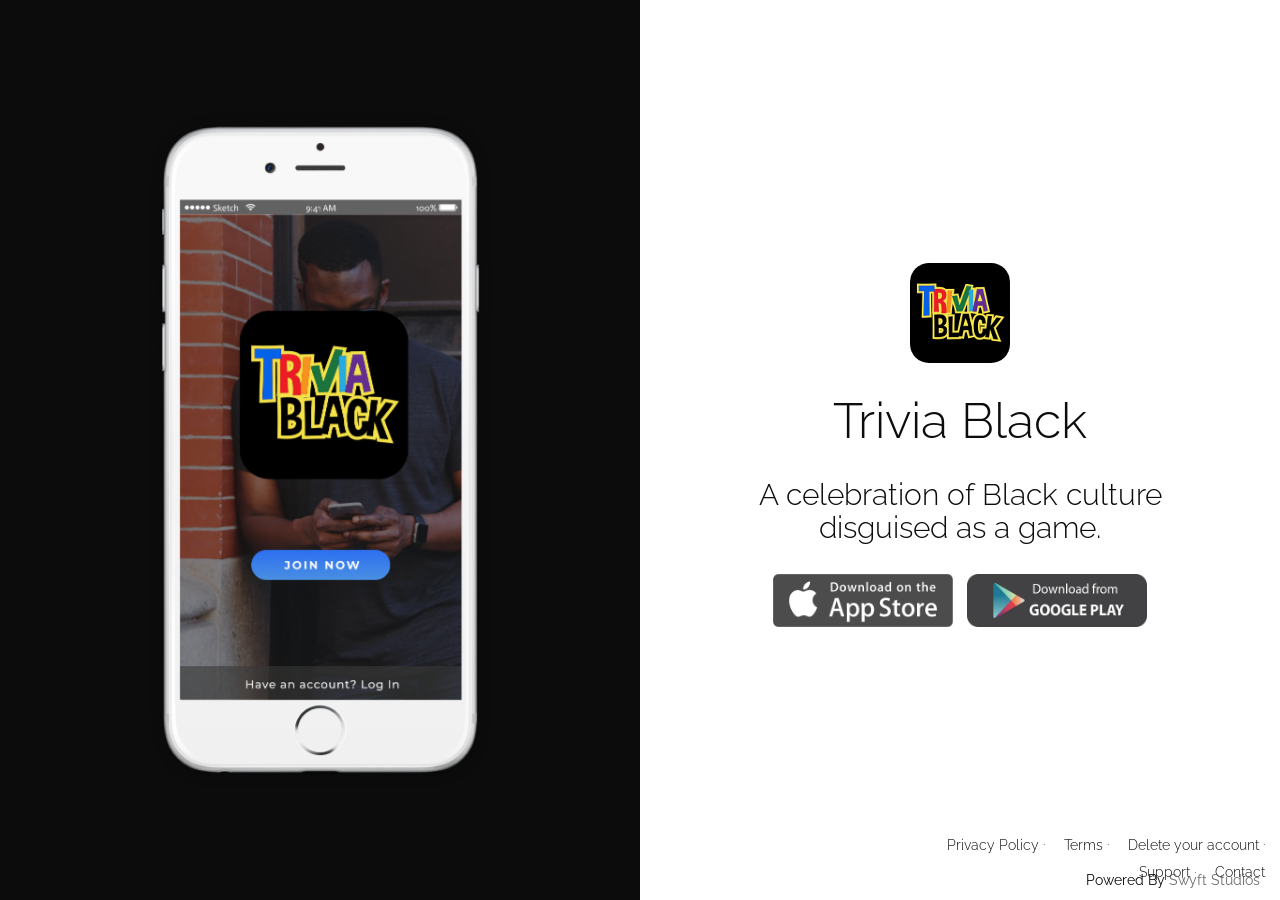
==== index.html @ 0097e7e3 "Support page: contact details and FAQ Adds support.html (same header, footer and legal.css as the po" ====
<html>

<head>
  <title>Trivia Black - A celebration of Black culture disguised as a game.</title>
  <link rel="stylesheet" href="css/bootstrap.css">
  <link rel="stylesheet" href="css/style.css?v=1">
  <meta charset="utf-8">
  <meta http-equiv="X-UA-Compatible" content="IE=edge">
  <meta name="viewport" content="width=device-width, initial-scale=1">
  <link href="img/mzl.clrnjwyb.png" rel="shortcut icon" type="image/x-icon">
  <meta name="description"
    content="Trivia Black is a celebration of Black culture - disguised as a game!     Come join in on one of the fastest growing online communities and have fun playing the world's #1 head-to-head trivia quiz game featuring Black history, figures, music and films!        Challenge friends, family and strangers to a match and see who can claim all 6 of the category pieces first!         When you spin the wheel you will be asked questions from these potential categories:     - Black History    - Music    - Film    - Geography    - Sports    - Black Girl Magic         If you win all 6 categories before your opponent, you win - it's that simple!        You already know you are smarter than your friends, so why not just prove it?!         Trivia Black is for all ages and is a great way to learn something. Your teachers would be proud!">
  <meta name="keywords" content="trivia, black history, black trivia, black">
  <!-- Facebook -->
  <meta property="og:site_name" content="Trivia Black">
  <meta property="og:title" content="Trivia Black is a celebration of Black culture - disguised as a game!">
  <meta property="og:description"
    content="Challenge friends, family and strangers to a match and see who can claim all 6 of the category pieces first!">
  <meta property="og:url" content="http://">
  <meta property="og:image" content="img/mzl.clrnjwyb.png">
  <meta property="og:type" content="website">
  <!-- Twitter -->
  <meta name="twitter:card" content="app">
  <meta name="twitter:title" content="Trivia Black is a celebration of Black culture - disguised as a game!">
  <meta name="twitter:description"
    content="Challenge friends, family and strangers to a match and see who can claim all 6 of the category pieces first!">
  <meta name="twitter:image:src" content="img/mzl.clrnjwyb.png">
  <meta name="twitter:domain" content="http://">
  <meta name="twitter:app:name:iphone" content="Trivia Black">
  <meta name="twitter:app:id:iphone" content="1476178356">
  <meta name="twitter:app:name:ipad" content="Trivia Black">
  <meta name="twitter:app:id:ipad" content="1476178356">
  <!-- Apple Smart App Banner -->
  <meta name="apple-itunes-app" content="app-id=1476178356">

  <link
    href="https://fonts.googleapis.com/css?family=Open+Sans:100,200,300italic,400italic,600italic,700italic,800italic,400,300,600,700,800|Lato:100,300,400,700,900,100italic,300italic,400italic,700italic,900italic|Raleway:400,100,200,300,500,600,700,800,900"
    rel="stylesheet" type="text/css">
  <style type="text/css">
    #public-landing-page.template-1 .hero,
    #public-landing-page.template-2 .hero,
    #public-landing-page.template-3 .hero,
    #public-landing-page.template-4 .hero,
    #public-landing-page.template-7 .hero,
    #public-landing-page.template-8 .hero .graphic,
    #public-landing-page.template-9 .bg-color,
    #public-landing-page .store-badge-white-text,
    #public-landing-page.template-1color .hero,
    #public-landing-page.template-2color .hero {
      background: #0C0C0C;
    }

    #public-landing-page.template-5 .hero h2,
    #public-landing-page.template-6 .hero h1,
    #public-landing-page.template-8 .hero,
    #public-landing-page.template-9 .hero h2,
    #public-landing-page .hero .btn,
    #public-landing-page .navbar .btn,
    #public-landing-page .navbar.invert-navbar a,
    #public-landing-page footer a,
    #public-landing-page .benefit-header {
      color: #0C0C0C;
    }

    #public-landing-page .btn.btn-primary.btn-primary-invert,
    #public-landing-page .navbar.invert-navbar .btn.btn-primary,
    #public-landing-page .navbar .navbar-collapse.in .btn.btn-primary,
    #public-landing-page .navbar .navbar-toggle .icon-bar,
    #public-landing-page .download-text {
      color: white;
      background-color: #0C0C0C;
    }

    #public-landing-page.template-1 .hero,
    #public-landing-page.template-2 .hero,
    #public-landing-page.template-4 .hero {
      overflow: hidden;
    }

    #public-landing-page .hero .blurred-cover {
      position: absolute;
      top: 0;
      left: 0;
      bottom: 0;
      right: 0;
      z-index: 1px;
      background-image: url('images/landing.jpg');
      background-repeat: no-repeat;
      background-position: center center;
      background-size: cover;
      -webkit-filter: blur(50px);
      -moz-filter: blur(50px);
      -o-filter: blur(50px);
      -ms-filter: blur(50px);
      filter: blur(50px);
      margin: -60% -40% -40%;
    }

    #public-landing-page .hero .blurred-cover .darken {
      position: absolute;
      top: 0;
      left: 0;
      bottom: 0;
      right: 0;
      z-index: 2px;
      background: rgba(0, 0, 0, .3);
    }

    @media screen and (max-width: 767px) {
      #public-landing-page.template-9 .hero h1 {
        background: #0C0C0C;
      }
    }
  </style>
</head>

<body>
  <div id="skit-controller">
    <div id="public-landing-page" class="
            template-8
            full-screen
            centered
            ">
      <section class="hero">
        <div class="container">
          <nav class="navbar navbar-default
                     invert-navbar
                     invert-buttons
                     ">
            <div class="container-fluid">
              <div class="navbar-header">
                <a class="navbar-brand visible-xs" href="index.html">
                  <img alt="Trivia Black" src="img/mzl.clrnjwyb.png" class="app-icon">
                </a>
              </div>
              <div class="collapse navbar-collapse" id="bs-example-navbar-collapse-1">
                <ul class="nav navbar-nav navbar-right">
                  <li class="visible-xs"><a href="index.html">Home Page</a></li>
                  <li class="visible-xs"><a href="https://apps.apple.com/us/app/trivia-black/id1476178356"
                      target="_blank">Download from App Store</a></li>
                  <li class="visible-xs"><a
                      href="https://play.google.com/store/apps/details?id=com.swyftstudios.trivia_black"
                      target="_blank">Download from Google Play</a></li>
                  <li class="visible-xs"><a href="support.html">Support</a></li>
                </ul>
              </div>
            </div>
          </nav>
          <div class="row text-center">
            <div class="graphic">
              <div>
                <div id="carousel" class="carousel slide carousel-fade" data-ride="carousel">
                  <div class="carousel-inner" role="listbox">
                    <div class="item">
                      <img src="img/iPhone6White1.png" class="screenshot" alt="Screenshot of Trivia Black">
                    </div>
                    <div class="item active left">
                      <img src="img/iPhone6White1.png" class="screenshot" alt="Screenshot of Trivia Black">
                    </div>
                    <div class="item next left">
                      <img src="img/iPhone6White1.png" class="screenshot" alt="Screenshot of Trivia Black">
                    </div>
                    <div class="item">
                      <img src="img/iPhone6White1.png" class="screenshot" alt="Screenshot of Trivia Black">
                    </div>
                    <div class="item">
                      <img src="img/iPhone6White1.png" class="screenshot" alt="Screenshot of Trivia Black">
                    </div>
                  </div>
                </div>
              </div>
            </div>
            <div>
              <div class="sqdiv">
                <img src="img/mzl.clrnjwyb.png" class="app-icon img-rounded">
                <h1>Trivia Black</h1>
                <h2>A celebration of Black culture disguised as a game.</h2>
                <a href="https://apps.apple.com/us/app/trivia-black/id1476178356" class="app-store-badge"
                  target="_blank">
                  <img src="images/app-store-black-on-color@2x-vUVAkYHUgzYCyeyfUGm8cda3C.png">
                </a>
                <a href="https://play.google.com/store/apps/details?id=com.swyftstudios.trivia_black"
                  class="google-batch" target="_blank"><img src="images/googleplay-btn.png"></a>
              </div>
              <div class="power-by">Powered By <a href="http://www.swyftstudios.com" target="_blank">Swyft Studios</a>
              </div>
            </div>
          </div>
        </div>
      </section>
      <footer>
        <div class="container">
          <div class="footer-nav col-xs-12 col-sm-8 pull-right text-right">
            <a href="privacy_policy.html">Privacy Policy</a> &middot;
            <a href="terms_and_conditions.html">Terms</a> &middot;
            <a href="account-deletion.html">Delete your account</a> &middot;
            <a href="support.html">Support</a> &middot;
            <a href="mailto:contact@triviablack.com">Contact</a>
          </div>
        </div>
      </footer>
    </div>
    <script async="" src="https://www.google-analytics.com/analytics.js"></script>
    <script src="js/jquery-1.10.2.min.js"></script>
    <script src="js/bootstrap.min.js"></script>
  </div>
  <script>
    window.skit = (function () {
      var objects = {};
      var modules = {};
      function define(resourcePath, deps, fn) {
        modules[resourcePath] = { deps: deps, fn: fn };
      }
      function load(resourcePath) {
        if (!(resourcePath in objects)) {
          if (resourcePath in modules) {
            var module = modules[resourcePath];
            var args = [];
            for (var i = 0; i < module.deps.length; i++) {
              args.push(load(module.deps[i]));
            }
            objects[resourcePath] = module.fn.apply(window, args);
          } else {
            objects[resourcePath] = null;
          }
        }
        return objects[resourcePath];
      }
      return {
        define: define,
        modules: modules,
        env: {
          "productionAPI": true,
          "appEngineHost": "https://launchkit-images.appspot.com/",
          "publicRoot": "public"
        },
        load: load
      };
    })();
  </script>
  <script src="js/skit.js"></script>
  <script src="js/websites-vnnOdYzmWkWxqmQ8f1fdmP7Zi.js"></script>
  <script>
    (function () {
      var netproxy = skit.load("skit.platform.netproxy:js");
      netproxy.__register__("lk", {
        "name": "lk",
        "csrfToken": "ad2HhD3720rQFvEUE8m+Sw=="
      });

      var ControllerKlass = skit.load("public.websites.__id__.WebsitePublic:js");
      var controller = new ControllerKlass({
        "__id__": "cJ9CtLode_c"
      });

      var controllerProperties = { "website": { "facebookLink": "", "domain": null, "disableLkBranding": false, "termsLink": "", "waitingListLabel": "", "appName": "Squad Up", "images": { "screenshots": { "iPhone": [{ "url": "https://lh3.googleusercontent.com/6Klew47hbLtrKRhKiMYSJEO3atS3nBOcUsej87N9nciQi2MG7bCdOsu17lG4a5EVhOur2JfQAZ5UbSmTD3EPhAkUSmrrzKM", "imageId": "PLjmxoaKMb8" }, { "url": "https://lh3.googleusercontent.com/4xwEE11oDDkPVz6B6yPLYgTEpIBFTBCKFj4NuhqdQJR5SfiJt5bZqJqMuUapc4UOyApW5VGNUtTSlmsJZbGXl9kMb8GiPQ", "imageId": "vjBO0bG178s" }, { "url": "https://lh3.googleusercontent.com/oqoIuzZGqUmV2Wu_toLMES9uDM4K75Y3NDSyghBknlw7X5ktfhpcrLEOlG8qRWcrp9JX7kxjwNMp-xMgwrYhImMw8Kgntg", "imageId": "mkH9VM8LX8s" }, { "url": "https://lh3.googleusercontent.com/9GaEOdQxLY4JoqP_3ZV_hdZGFDqQU_bEiLZs_Fq-GslDZwX-VIS0LLUWLt_d8x-l4yi4Q6yFf9gx_RrQeO3Lqa2g9dWv", "imageId": "eUfDRyIk0QI" }, { "url": "https://lh3.googleusercontent.com/4vpLhrIFRKKMbM-X4YkVIdT9I8xPrKHGxJ26KGE4f7RaYSgtGDeXD0irfrJ0cJLO9RNDPDEqY2rkDkfmg1QPTyXXoh8rog", "imageId": "Qd0X8luMIP0" }] }, "icon": { "url": "https://lh3.googleusercontent.com/f9G9G60w73f-lH99jaFxMoeMtHN7iG7BPk-YW4wDjimsSLTUfoT1ykf_6wsMAD8PdpWhHo8SWWiPy2EP9bABSTKAQ5Sm", "id": "ECMPSLbVMMg" } }, "blogLink": "", "supportLink": "", "longDescription": "Squad Up is the most lit version of charades ever! Gather up your friends and have them give you hints as you try and guess the word that?s on your head before the timer runs out. Your game night will never be the same again!\n\nDecks Include:\n-\tHip Hop\n-\tR\u0026B\n-      Black Girl Magic\n-      TV Shows\n-       And more! \n\nYou playing or nah?", "font": "", "playStoreId": "", "isPro": null, "waitingListLink": "", "primaryColor": "#0C0C0C", "keywords": "", "googleAnalyticsId": "", "itunesProviderToken": "", "shortDescription": "Squad Up is the most lit version of charades ever! Gather up your friends and have them give you hints as you try and guess the word that?s on your head before the timer runs out. ...", "id": "cJ9CtLode_c", "loginLink": "", "privacyLink": "", "itunesCampaignToken": "", "author": "Rico Brown", "tagline": "A More Lit Version of Charades", "frameScreenshots": "white", "customCss": null, "itunesId": "1111849694", "pressLink": "", "instagramLink": "", "customLinkLabel": "", "twitterLink": "", "template": "8", "mixpanelBadge": false, "customLink": "", "homeUrl": "index.html" } };
      for (var k in controllerProperties) {
        controller[k] = controllerProperties[k];
      }

      window.skit.controller = controller;
      controller.recursiveLoad();
      controller.recursiveReady();
    })();
  </script>
  <script>
    (function (i, s, o, g, r, a, m) {
      i['GoogleAnalyticsObject'] = r; i[r] = i[r] || function () {
        (i[r].q = i[r].q || []).push(arguments)
      }, i[r].l = 1 * new Date(); a = s.createElement(o),
        m = s.getElementsByTagName(o)[0]; a.async = 1; a.src = g; m.parentNode.insertBefore(a, m)
    })(window, document, 'script', 'https://www.google-analytics.com/analytics.js', 'ga');

    ga('create', 'UA-141179605-1', 'auto');
    ga('send', 'pageview');

  </script>
  <script>
    (function () {


      var iOS = !!navigator.platform && /iPad|iPhone|iPod/.test(navigator.platform);
      var isAndroid = /(android)/i.test(navigator.userAgent);

      if (iOS) {
        //alert("iOS Device!");
        setTimeout(function () {
          window.location.replace("https://apps.apple.com/us/app/trivia-black/id1476178356");
          //    if (confirm('Download from App Store?')) {

          //    }
          //    else {

          //    }
        }
          , 3000);
      }
      else if (isAndroid) {
        setTimeout(function () {
          window.location.replace("https://play.google.com/store/apps/details?id=com.swyftstudios.trivia_black");
          //    if (confirm('Download from App Store?')) {

          //    }
          //    else {

          //    }
        }
          , 3000);
      }
    })();
  </script>
</body>

</html>
---- css/style.css ----
#public-landing-page {
  font-family: 'Raleway', sans-serif;
  background: #fff;
  position: relative;
  padding-bottom: 90px;
}

#public-landing-page.full-screen {
  position: static;
  padding-bottom: 0;
}


#public-landing-page .row>div>a>img,
#public-landing-page .row>div>img {
  max-width: 100%;
}
#public-landing-page img.img-rounded {
  border-radius: 19%;
}
#public-landing-page  {
  padding: 0 0 87px 0;
  overflow: hidden;
}
#public-landing-page section {
  border-bottom: 1px solid #efefef;
}
#public-landing-page.full-screen section {
  border-bottom: none;
}


#public-landing-page section .section-header {
  text-align: center;
  font-weight: 300;
  font-size: 2em;
  margin-bottom: 30px;
}

/* FOOTER */

#public-landing-page footer {
  background: #333;
  background: rgba(0,0,0,.7);
  background: #fff;
  color: #333;
  position: absolute;
  z-index: 1000;
  bottom: 0;
  left: 0;
  right: 0;
}
#public-landing-page.full-screen footer {
  position: fixed;
}
  #public-landing-page footer .container {
    padding: 30px 0;
    color: inherit;
    font-size: 14px !important;
    font-weight: 300;
    line-height: 26px;
    vertical-align: middle;
  }
  #public-landing-page.full-screen footer .container {
    padding: 15px 0;
  }
  #public-landing-page footer a {
    color: inherit;
    vertical-align: middle;
    margin-left: 15px;
  }
  #public-landing-page footer .launchkit-promo {
    opacity: .9;
    font-weight: 500;
  }
  #public-landing-page footer .launchkit-promo:hover {
    opacity: 1;
  }
  #public-landing-page footer .launchkit-promo a {
    margin-left: 0px;
  }
  #public-landing-page footer .launchkit-promo img {
    height: 17px;
  }
@media screen and (max-width: 767px) {
  #public-landing-page footer,
  #public-landing-page.full-screen footer {
    position: static;
  }
  #public-landing-page footer,
  #public-landing-page footer .launchkit-promo {
    text-align: center !important;
  }
}

#public-landing-page .team {
  text-align: center;
}
  #public-landing-page .team img {
    max-width: 150px !important;
    margin: 0 auto 20px;
    border: 1px #efefef solid;
  }
  #public-landing-page .team .team-member-name {
    font-size: 1.1em;
  }
  #public-landing-page .team .team-member-position {
    font-size: .9em;
    color: #666;
    font-weight: 200;
    text-transform: uppercase;
  }
  #public-landing-page .team .team-member-bio {
    margin-top: 5px;
    text-align: left;
    font-size: .8em;
  }
  #public-landing-page .team .team-member-links {
    font-size: 1.3em;
  }


#public-landing-page .app-icon {
  border-radius: 19%;
}
#public-landing-page .app-logo {
  max-height: 80px;
}

#public-landing-page .hero {
  color: white;
  background: #666;
}
#public-landing-page.full-screen .hero {
  padding: 0 0 87px 0;
  position: absolute;
  top: 0;
  left: 0;
  bottom: 0;
  right: 0;
}
#public-landing-page.full-screen.centered .hero {
  background-size: cover;
  display: -webkit-flex;
  display: flex;
  -webkit-flex-direction: row;
  flex-direction: row;
  -webkit-align-items: center;
  align-items: center;
  -webkit-justify-content: center;
  justify-content: center;
}
#public-landing-page.full-screen.centered .hero .container {
  max-width: 850px;
}
#public-landing-page.full-screen.centered .hero .container .row {
  display: -webkit-flex;
  display: flex;
  -webkit-flex-direction: row;
  flex-direction: row;
  -webkit-align-items: center;
  align-items: center;
  -webkit-justify-content: center;
  justify-content: center;
}

@media screen and (max-width: 760px) {
  #public-landing-page.full-screen {
    position: relative;
  }
  #public-landing-page.full-screen .hero {
    padding: 50px 0 87px 0;
    position: relative;
    display: block;
    flex-direction: none;
  }
}

#public-landing-page .hero h1 img {
  max-width: 100%;
}


@media screen and (max-width: 767px) {
  #public-landing-page .hero .container { width: 95% !important; padding-top: 40px; }
  #public-landing-page .hero section { padding: 30px 0 !important; }
  #public-landing-page .hero { text-align: center !important; }
  #public-landing-page .hero .container { display: block !important; }
  #public-landing-page .hero .container .row { display: block !important; }
  #public-landing-page .hero img.screenshot { max-height: 300px !important; }
  #public-landing-page .hero h1 { padding-top: 0 !important; font-size: 40px !important; }
  #public-landing-page .hero h2 { margin-top: 0 !important; font-size: 20px !important; }
  #public-landing-page .hero p { font-size: 14px !important; }
  #public-landing-page .hero img.app-icon { max-height: 150px !important; }
}



/* Badges */
#public-landing-page .hero .app-store-badge img,
#public-landing-page .hero .google-play-badge img,
#public-landing-page .hero .store-badge-white-text {
  max-width: 180px;
  margin-bottom: 10px;
}
#public-landing-page .hero .app-store-badge .store-badge-white-text img,
#public-landing-page .hero .google-play-badge .store-badge-white-text img {
  max-height: 59px;
  max-width: 100%;
  margin-bottom: 0;
}
#public-landing-page a.app-store-badge {
  margin-right: 10px;
}
#public-landing-page .store-badge-white-text {
  background: #333;
  display: inline-block;
  border-radius: 5px;
  height: auto;
}
#public-landing-page .store-badge-white-text img {
  height: auto;
}



@media screen and (max-width: 767px) {
  #public-landing-page .hero h1 img {
    height: auto;
    max-width: 80%;
  }
  #public-landing-page .hero .store-badge-white-text {
    max-width: none;
  }

}

/* Carousel */

#public-landing-page .carousel {

}
  #public-landing-page .carousel .item img {
    margin: 0 auto;
    max-height: 700px;
  }
  #public-landing-page .carousel-indicators {
    bottom: -25px;
  }
  #public-landing-page .carousel-indicators li {
    border: none;
    background: rgba(0,0,0,.5);
  }
  #public-landing-page .carousel-indicators li.active {
    border: none;
    background: rgba(0,0,0,.7);
    width: 10px;
    height: 10px;
    margin: 1px;
  }

  /*
    Bootstrap Carousel Fade Transition (for Bootstrap 3.3.x)
    CSS from:       http://codepen.io/transportedman/pen/NPWRGq
  */
  .carousel-fade .carousel-inner .item {
    opacity: 0;
    transition-property: opacity;
  }
  .carousel-fade .carousel-inner .active {
    opacity: 1;
  }
  .carousel-fade .carousel-inner .active.left,
  .carousel-fade .carousel-inner .active.right {
    left: 0;
    opacity: 0;
    z-index: 1;
  }
  .carousel-fade .carousel-inner .next.left,
  .carousel-fade .carousel-inner .prev.right {
    opacity: 1;
  }
  .carousel-fade .carousel-control {
    z-index: 2;
  }
  @media all and (transform-3d), (-webkit-transform-3d) {
      .carousel-fade .carousel-inner > .item.next,
      .carousel-fade .carousel-inner > .item.active.right {
        opacity: 0;
        -webkit-transform: translate3d(0, 0, 0);
                transform: translate3d(0, 0, 0);
      }
      .carousel-fade .carousel-inner > .item.prev,
      .carousel-fade .carousel-inner > .item.active.left {
        opacity: 0;
        -webkit-transform: translate3d(0, 0, 0);
                transform: translate3d(0, 0, 0);
      }
      .carousel-fade .carousel-inner > .item.next.left,
      .carousel-fade .carousel-inner > .item.prev.right,
      .carousel-fade .carousel-inner > .item.active {
        opacity: 1;
        -webkit-transform: translate3d(0, 0, 0);
                transform: translate3d(0, 0, 0);
      }
  }

#public-landing-page hr {
  position: absolute;
  left: 0;
  width: 100%;
  color: white;
  opacity: .4;
  margin: 0;
}

/* buttons */
#public-landing-page .btn {
  font-family: inherit;
  font-size: 18px;
  transition: all 0.15s ease-in-out;
  font-weight: 500;
  padding: 10px 25px;
  border: none;
}
#public-landing-page .hero .btn {
  background: white;
  color: #333;
}
#public-landing-page .btn:hover {
  box-shadow: 0 0 10px rgba(0,0,0,.4);
}

/* Nav Bar */
#public-landing-page .navbar {
  position: absolute;
  top: 0px;
  left: 0px;
  right: 0px;
  z-index: 100;
  background: none;
  border: none;
  text-align: left;
  margin-bottom: 0;
}
#public-landing-page .navbar a {
  font-size: 14px;
  color: white;
  transition: all 0.2s ease-in-out;
}
#public-landing-page .navbar .navbar-brand img {
  max-width: 20px !important;
  max-height: 20px !important;
}
#public-landing-page .navbar .btn {
  font-size: 14px;
  padding: 5px 15px;
  margin: 10px 0;
}
#public-landing-page .navbar .btn.btn-primary {
  margin-left: 15px;
  font-weight: bold;
  background: white;
}
#public-landing-page .navbar .btn.btn-primary:hover {
  color: ;
}

#public-landing-page .navbar .navbar-toggle {
  background: white;
  border: none;
}
#public-landing-page .navbar .navbar-toggle .icon-bar {
  background-color: black;
}

@media screen and (max-width: 767px) {
  #public-landing-page .hero {
    padding-top: 50px !important;
  }
  #public-landing-page .navbar {
    background-color: white;
  }
  #public-landing-page .navbar .navbar-collapse {
    box-shadow: 0 2px 2px #ccc;
  }
  #public-landing-page .navbar .navbar-collapse a {
    color: #333;
    padding: 15px;
    border-bottom: 1px solid #efefef;
    font-weight: bold;
  }
  #public-landing-page .navbar .navbar-collapse a:hover {
    color: #333;
    background-color: #efefef;
  }
  #public-landing-page .navbar .btn.btn-primary {
    margin: 15px;
  }
  #public-landing-page .navbar .navbar-nav {
    margin-top: 0;
    margin-bottom: 0;
  }
}



/* Description */
#public-landing-page .description {
  padding: 100px 0;
}
#public-landing-page .description .container {
  max-width: 960px;
}
#public-landing-page .description-text {
  color: #666;
  font-size: 1.2em;
  font-weight: 300;
  padding-top: 30px;
}
#public-landing-page .description .btn {
  margin-top: 20px;
  margin-bottom: 10px;
}
#public-landing-page .description .store-badge-white-text {
  margin-top: 20px;
  max-width: 180px;
  margin-bottom: 10px;
}
#public-landing-page .description .app-store-badge .store-badge-white-text img,
#public-landing-page .description .google-play-badge .store-badge-white-text img {
  max-width: 100%;
}
@media screen and (max-width: 767px) {
  #public-landing-page .description {
    padding: 25px 0;
  }
  #public-landing-page .description-text {
    font-size: 1em;
  }
  #public-landing-page .description .store-badge-white-text {
    max-width: 136px;
  }
}



/* Gallery */
#public-landing-page .gallery {
  padding: 100px 0;
}
#public-landing-page .gallery .container {
  max-width: 960px;
}
.gallery-screenshots {
  display: table;
  table-layout: fixed;
  width: 100%;
}
#public-landing-page .gallery-scroll {
  margin: 0 auto;
}
#public-landing-page .gallery-scroll-screenshot {
  display: table-cell;
  text-align: center;
}
#public-landing-page .gallery-scroll-screenshot img {
  padding: 0 10px;
  max-width: 100%;
  max-height: 500px;
}
@media screen and (max-width: 767px) {
  #public-landing-page .gallery {
    display: none;
  }
}

/* Download Section */
#public-landing-page .download-icon img.app-icon {
  display: block;
  margin: 0 auto 20px;
  width: 150px;
  border: 1px solid #efefef;
}

#public-landing-page .download-text {
  border-bottom: none;
}
#public-landing-page .download-text h2 {
  font-size: 40px;
  font-weight: 100;
  margin-bottom: 30px;
  padding-top: 0;
}



/* Benefits */
#public-landing-page .benefit {
  font-weight: 300;
}
#public-landing-page .benefit .row {
  display: -webkit-flex;
  display: flex;
  -webkit-flex-direction: row;
  flex-direction: row;
  -webkit-align-items: center;
  align-items: center;
  -webkit-justify-content: center;
  justify-content: center;
}
#public-landing-page .benefit-image {
  text-align: center;
}
#public-landing-page .benefit-image img {
  max-height: 520px;
}
#public-landing-page .benefit-header {
  font-size: 40px;
}
#public-landing-page .benefit-body {
  color: #666;
  font-size: 20px;
}
@media screen and (max-width: 760px) {
  #public-landing-page .benefit .row { display: block;}
}





/************ TEMPLATES ************/


/* Style 1 */


#public-landing-page.template-1 .hero,
#public-landing-page.template-1color .hero {
  padding: 0 0 100px 0;
}
  #public-landing-page.template-1 .hero .container,
  #public-landing-page.template-1color .hero .container {
    max-width: 850px;
  }
  #public-landing-page.template-1 .hero img.screenshot,
  #public-landing-page.template-1color .hero img.screenshot {
    max-height: 600px;
  }
  #public-landing-page.template-1 .hero h1,
  #public-landing-page.template-1color .hero h1 {
    margin-top: 0;
    font-size: 60px;
    font-weight: 300;
  }
  #public-landing-page.template-1 .hero h2,
  #public-landing-page.template-1color .hero h2 {
    font-size: 30px;
    font-weight: 300;
    margin: 0 0 20px 0;
  }
  #public-landing-page.template-1 .hero p,
  #public-landing-page.template-1color .hero p {
    margin: 30px 0;
    font-size: 22px;
    font-weight: 300;
  }



/* Style 2 */

#public-landing-page.template-2 .hero,
#public-landing-page.template-2color .hero {
  min-height: 400px;
  background-size: cover;
  padding: 80px 0;
  position: relative;
}
  #public-landing-page.template-2 .hero .container,
  #public-landing-page.template-2color .hero .container {
    max-width: 750px;
  }
  #public-landing-page.template-2 .hero img.app-logo,
  #public-landing-page.template-2color .hero img.app-logo {
    max-height: 80px;
  }
  #public-landing-page.template-2 .hero h1,
  #public-landing-page.template-2color .hero h1 {
    padding: 0;
    margin-top: 10px;
    font-size: 60px;
    font-weight: 300;
  }
  #public-landing-page.template-2 .hero h2,
  #public-landing-page.template-2color .hero h2 {
    font-size: 30px;
    font-weight: 300;
    margin: 0 0 20px 0;
  }
  #public-landing-page.template-2 .description .container,
  #public-landing-page.template-2color .description .container {
    max-width: 750px;
  }
  #public-landing-page.template-2 .description .container .carousel img ,
  #public-landing-page.template-2color .description .container .carousel img {
    height: 540px;
  }



/* Style 3 */

#public-landing-page.template-3 .hero {
  color: white;
  position: relative;
  padding-top: 40px;
}
  #public-landing-page.template-3 .hero .bottom-shadow {
    box-shadow: inset 0 0 10px rgba(0,0,0,.7);
    margin: -20px -20px 0 -20px;
    position: absolute;
    top: 0;
    bottom: 0;
    left: 0;
    right: 0;
    z-index: 10;
  }
  #public-landing-page.template-3 .hero .container {
    font-family: 'Raleway', sans-serif;
    width: 750px;
    font-weight: 300;
    font-size: 20px;
  }
  #public-landing-page.template-3 .hero img.app-icon {
    margin-top: 70px;
    height: 100px;
  }
  #public-landing-page.template-3 .hero h1 {
    font-size: 40px;
    font-weight: 300;
  }
  #public-landing-page.template-3 .hero h2 {
    font-size: 30px;
    font-weight: 100;
    margin-bottom: 30px;
  }
  #public-landing-page.template-3 .hero .hero-text-container {
    position: relative;
    z-index: 20;
  }
  #public-landing-page.template-3 .hero .hero-graphic-container {
    overflow: hidden;
    margin-top: 30px;
  }
  #public-landing-page.template-3 .hero .hero-graphic-container img {
    margin-bottom: -170px;
  }
  #public-landing-page.template-3 .hero .app-store-badge img,
  #public-landing-page.template-3 .hero .google-play-badge img {
    max-width: 160px;
  }

  @media screen and (max-width: 760px) {
    #public-landing-page.template-3 .hero h1 { margin-top: 20px; padding: 0; font-size: 40px; }
    #public-landing-page.template-3 .hero h2 { font-size: 20px; margin: 0; }
    #public-landing-page.template-3 .hero img { max-width: 70%; margin-top: 20px;}
    #public-landing-page.template-3 .hero .btn { margin-top: 20px;}
    #public-landing-page.template-3 .hero hr { display: none; }
    #public-landing-page.template-3 .hero img.app-icon { margin-top: 0; }
    #public-landing-page.template-3 .hero .hero-graphic-container img { margin-bottom: -40px; }
  }


/* Style 4 */
  #public-landing-page.template-4 .hero .container .row {
    text-align: center;
    padding: 50px 0;
  }
  #public-landing-page.template-4 .hero .app-icon {
    height: 150px;
    margin-bottom: 20px;
  }
  #public-landing-page.template-4 .hero .app-logo {
    height: 100px;
    max-height: auto;
  }
  #public-landing-page.template-4 .hero h1 {
    margin-top: 0;
    font-size: 90px;
    font-weight: 100;
  }
  #public-landing-page.template-4 .hero h2 {
    font-size: 30px;
    font-weight: 300;
    margin-bottom: 50px;
  }




/* Style 5 */


#public-landing-page.template-5 .hero {
  background: #efefef;
  color: #333;
  font-family: 'Lato', sans-serif;
  background: #ffffff; /* Old browsers */
  background: -moz-linear-gradient(top,  #ffffff 25%, #eeeeee 100%); /* FF3.6+ */
  background: -webkit-gradient(linear, left top, left bottom, color-stop(25%,#ffffff), color-stop(100%,#eeeeee)); /* Chrome,Safari4+ */
  background: -webkit-linear-gradient(top,  #ffffff 25%,#eeeeee 100%); /* Chrome10+,Safari5.1+ */
  background: -o-linear-gradient(top,  #ffffff 25%,#eeeeee 100%); /* Opera 11.10+ */
  background: -ms-linear-gradient(top,  #ffffff 25%,#eeeeee 100%); /* IE10+ */
  background: linear-gradient(to bottom,  #ffffff 25%,#eeeeee 100%); /* W3C */
  -ms-filter: "progid:DXImageTransform.Microsoft.gradient( startColorstr='#ffffff', endColorstr='#eeeeee',GradientType=0 )"; /* IE6-9 */
}
  #public-landing-page.template-5 .hero .container {
    max-width: 1000px;
  }
  #public-landing-page.template-5 .hero .container .row.headernav > div {
    padding-top: 50px;
    margin-bottom: 50px;
    display: -webkit-flex;
    display: flex;
    -webkit-flex-direction: row;
    flex-direction: row;
    -webkit-align-items: center;
    align-items: center;
    -webkit-justify-content: left;
    justify-content: left;
  }
  #public-landing-page.template-5 .hero .container .row.headernav > div h1 {
    display: inline-block;
    margin-top: 0;
    font-size: 40px;
    font-weight: 300;
  }
  #public-landing-page.template-5 .hero img.app-icon {
    height: 100px;
    margin-right: 20px;
    border: 1px solid #efefef;
  }
  #public-landing-page.template-5 .hero img.screenshot {
    max-height: 700px;
  }
  #public-landing-page.template-5 .hero h2 {
    font-size: 50px;
    font-weight: 600;
    margin: 100px 0 20px 0;
  }
  #public-landing-page.template-5 .hero p {
    margin: 50px 0;
    font-size: 22px;
    font-weight: 300;
  }


@media screen and (max-width: 767px) {
  #public-landing-page.template-5 .hero .container .row.headernav > div { display: block; }
  #public-landing-page.template-5 .hero img.app-icon { margin-right: 0; }
  #public-landing-page.template-5 .hero h1 { display: block; margin-top: 10px; }
  #public-landing-page.template-5 .hero img.screenshot { display: none; }
  #public-landing-page.template-5 .hero h2 { margin-top: 0; font-size: 30px; }
}






/* Style 6 */

#public-landing-page.template-6 .hero {
  min-height: 400px;
  background: white;
  padding: 100px 0;
  position: relative;
  text-align: center;
  color: #333;
}
  #public-landing-page.template-6 .hero .container {
    max-width: 750px;
  }
  #public-landing-page.template-6 .hero img.app-icon {
    max-height: 100px;
    border: 1px solid #efefef;
  }
  #public-landing-page.template-6 .hero h1 {
    padding: 0;
    margin: 20px 0;
    font-size: 60px;
    font-weight: 500;
  }
  #public-landing-page.template-6 .hero h2 {
    font-size: 30px;
    font-weight: 300;
    margin: 0 0 40px 0;
  }





/* Style 7 */


#public-landing-page.template-7 .hero {
  background: #333;
  font-family: 'Lato', sans-serif;
  position: relative;
}
  #public-landing-page.template-7 .hero .bottom-shadow {
    box-shadow: inset 0 0 10px rgba(0,0,0,.7);
    margin: -20px -20px 0 -20px;
    position: absolute;
    top: 0;
    bottom: 0;
    left: 0;
    right: 0;
    z-index: 10;
  }
  #public-landing-page.template-7 .hero .container {
    max-width: 1000px;
  }
  #public-landing-page.template-7 .hero .container .row.headernav > div {
    padding-top: 50px;
    padding-bottom: 50px;
  }
  #public-landing-page.template-7 .hero .container .row.headernav > div h1 {
    display: inline-block;
    margin-top: 0;
    font-size: 40px;
    font-weight: 500;
  }
  #public-landing-page.template-7 .hero .hero-main-content {
    position: relative;
    min-height: 550px;
  }
  #public-landing-page.template-7 .hero .hero-text-container {
    position: relative;
    z-index: 20;
    padding-bottom: 50px;
  }
  #public-landing-page.template-7 .hero .hero-graphic-container {
    position: absolute;
    bottom: 0;
    right: 0;
    overflow: hidden;
  }
  #public-landing-page.template-7 .hero .hero-graphic-container img {
    max-height: 600px;
    margin: 50px 0 -100px;
  }
  #public-landing-page.template-7 .hero h2 {
    font-size: 50px;
    font-weight: 300;
    margin: 100px 0 20px 0;
  }
  #public-landing-page.template-7 .hero p {
    margin: 50px 0;
    font-size: 22px;
    font-weight: 300;
    opacity: .8;
  }

@media screen and (max-width: 767px) {
  #public-landing-page.template-7 .hero .container .row.headernav > div { padding-top: 20px; padding-bottom: 0px;}
  #public-landing-page.template-7 .hero hr { display: none;}
  #public-landing-page.template-7 .hero .hero-main-content { min-height: inherit; }
  #public-landing-page.template-7 .hero .hero-graphic-container { display: none; }
}


/* Style 8 */


#public-landing-page.template-8 {
  display: flex;
  flex-direction: row
}
  #public-landing-page.template-8 .hero {
    background: white;
    padding: 0;
  }
  #public-landing-page.template-8 .hero .container {
    width: 100%;
    max-width: none !important;
  }
  #public-landing-page.template-8 .hero .container .row {
    min-height: 100vh;

    display: -webkit-flex;
    display: flex;
    -webkit-flex-direction: row;
    flex-direction: row;
    -webkit-align-items: center;
    align-items: center;
    -webkit-justify-content: center;
    justify-content: center;
  }
  #public-landing-page.template-8 .hero .container .row > div {
    flex: 1 100%;
    min-height: 100vh;

    display: -webkit-flex;
    display: flex;
    -webkit-flex-direction: row;
    flex-direction: row;
    -webkit-align-items: center;
    align-items: center;
    -webkit-justify-content: center;
    justify-content: center;
  }
  #public-landing-page.template-8 .hero .container .row > div > div {
    max-width: 520px;
    padding: 0 10px;
  }
  #public-landing-page.template-8 .hero img.screenshot {
    max-height: 75vh;
    max-width: 100%;
  }
  #public-landing-page.template-8 .hero img.app-icon {
    max-height: 150px;
  }
  #public-landing-page.template-8 .hero h1 {
    margin-top: 30px;
    font-size: 50px;
    font-weight: 300;
  }
  #public-landing-page.template-8 .hero h2 {
    font-size: 30px;
    font-weight: 300;
    margin: 30px 0;
  }
  #public-landing-page.template-8 footer {
    width: 50%;
    left: inherit;
  }
  #public-landing-page.template-8 footer .container {
    width: 100%;
  }

  @media screen and (max-width: 767px) {
    #public-landing-page.template-8 {
      -webkit-flex-direction: column;
      flex-direction: column;
    }
    #public-landing-page.template-8 .hero .container {
      width: 100% !important;
      padding-top: 0;
    }
    #public-landing-page.template-8 .hero .container .row > div {
      min-height: initial;
      padding: 50px 0;
    }
    #public-landing-page.template-8 footer {
      width: 100%;
    }
  }


/* Style 9 */


#public-landing-page.template-9 {
  display: flex;
  flex-direction: column;
}
  #public-landing-page.template-9 .hero {
    background: white;
    padding: 0;
  }
  #public-landing-page.template-9 .hero .container {
    width: 100%;
    max-width: none !important;
  }
  #public-landing-page.template-9 .hero .container .row {
    height: 50vh;

    display: -webkit-flex;
    display: flex;
    -webkit-flex-direction: row;
    flex-direction: row;
    -webkit-align-items: inherit !important;
    align-items: inherit !important;
    -webkit-justify-content: center;
    justify-content: center;
  }
  #public-landing-page.template-9 .hero .content {
    width: 860px;
    margin: 0 auto 100px;
  }
  #public-landing-page.template-9 .hero .graphic {
    position: relative;
    flex: 1 100%;
  }
  #public-landing-page.template-9 .hero .text {
    flex: 2 100%;
    margin-bottom: 60px;
  }
  #public-landing-page.template-9 .hero .container .row > div {
    position: relative;
    top: -240px;
  }
  #public-landing-page.template-9 .hero img.screenshot {
    max-height: 600px;
  }
  #public-landing-page.template-9 .hero img.app-icon {
    max-height: 150px;
  }
  #public-landing-page.template-9 .hero h1 {
    margin-top: 130px;
    font-size: 60px;
    font-weight: 300;
  }
  #public-landing-page.template-9 .hero h2 {
    margin: 80px 0 20px;
    font-size: 26px;
    font-weight: 500;
  }
  #public-landing-page.template-9 .hero p {
    color: #333;
    margin-bottom: 40px;
    font-size: 16px;
  }
  #public-landing-page.template-9 footer {
    background: rgba(255,255,255,.7);
  }

  @media screen and (max-width: 767px) {
    #public-landing-page.template-9 .hero .container .row {
      display: block !important;
      width: 100% !important;
      margin: 0;
      min-height: auto;
      height: auto;
    }
    #public-landing-page.template-9 .hero .container {
      width: 100% !important;
      padding: 0;
    }
    #public-landing-page.template-9 .hero .text {
      padding: 0 20px;
    }
    #public-landing-page.template-9 .hero .container .row > div {
      top: 0;
    }
    #public-landing-page.template-9 .hero h1 {
      margin: 10px -30px 30px;
      padding: 15px !important;
    }

  }
.website-list {
  overflow: hidden;
}
.website-list .white-container {
  min-height: 290px;
}
.website-preview {
  height: 225px;
  margin: -30px;
}
.website-preview iframe {
  background: white;
  border: none;
  width: 403%;
  height: 900px;
  -ms-zoom: 0.25;
  -ms-transform-origin: 0 0;
  -moz-transform: scale(0.25);
  -moz-transform-origin: 0 0;
  -o-transform: scale(0.25);
  -o-transform-origin: 0 0;
  -webkit-transform: scale(0.25);
  -webkit-transform-origin: 0 0;
}
@media screen and (max-width: 480px) {
  .website-preview {
    height: 200px;
    margin-bottom: 5px;
  }
  .website-preview iframe {
    width: 403%;
    height: 1200px;
    -ms-zoom: 0.25;
    -ms-transform-origin: 0 0;
    -moz-transform: scale(0.25);
    -moz-transform-origin: 0 0;
    -o-transform: scale(0.25);
    -o-transform-origin: 0 0;
    -webkit-transform: scale(0.25);
    -webkit-transform-origin: 0 0;
  }
}


#review-search-results {
  padding-left: 0;
}

#review-search-results.loading {
  min-height: 55px;
  background: url(https://d2kfjaekmjmy1l.cloudfront.net/images/loading-v6qz3mItDey3upzAwkqBvOmcS.gif) center no-repeat;
}

#review-search-results .result a {
  text-decoration: none;
  color: #666;
  position: relative;
  display: block;
  padding: 10px;
  overflow: hidden;
  border-bottom: 1px solid #dde8ed;
}
#review-search-results .result a:hover {
  background: #dde8ed;
}

#review-search-results .result .app-icon {
  float: left;
  width: 45px;
  height: 45px;
}

#review-search-results .result .name,
#review-search-results .result .developer {
  display: block;
  margin-left: 55px;
  margin-right: 30px;
  white-space: nowrap;
  overflow: hidden;
  text-overflow: ellipsis;
}
#review-search-results .result .developer {
  color: #999;
  font-size: 80%;
}

#review-search-results .result .select {
  position: absolute;
  right: 10px;
  top: 50%;
  margin-top: -.6em;
  font-size: 1.2em;
  font-weight: 100;
  color: #ccc;
}

#app-website-confirm-form .has-error {
  border-color: #a94442;
  -webkit-box-shadow: inset 0 1px 1px rgba(0,0,0,.075);
  box-shadow: inset 0 1px 1px rgba(0,0,0,.075);
}

#app-website-edit-form .form-group {
  margin: 0 0 20px 0;
}
#app-website-edit-form .help-block {
  font-style: normal;
  font-weight: 400;
  font-size: 12px;
  color: #999;
}
#app-website-edit-form img {
  max-width: 100%;
  max-height: 150px;
}
#app-website-edit-form .radio-inline label {
  font-weight: inherit;
}
#app-website-edit-form .screenshot-thumb,
#app-website-edit-form .screenshot-upload {
  text-align: center;
  min-width: 101px;
}
#app-website-edit-form .screenshot-upload:nth-child(6) {
  display: none;
}
#app-website-edit-form .screenshot-remove {
  margin-top: 2px;
}
#app-website-edit-form .screenshot-thumb .btn-link {
  /* allow these to sit on the same line */
  padding: 2px 6px;
}
#app-website-edit-form .uploader {
  text-align:center;
}
#app-website-edit-form .has-error {
  border-color: #a94442;
  -webkit-box-shadow: inset 0 1px 1px rgba(0,0,0,.075);
  box-shadow: inset 0 1px 1px rgba(0,0,0,.075);
}
.screenshot-thumb:first-child .screenshot-left {
  visibility: hidden;
}
.screenshot-thumb:last-child .screenshot-right {
  visibility: hidden;
}
.screenshot-thumb .btn {
  margin-right: 0;
}

.requires-pro .markdown-preview {
  display: none;
}



#palette-holder {
  display: flex;
  align-items: center;
  padding: 20px 55px;
}
#palette-holder span {
  margin-right: 5px;
}
#palette-holder img {
  display: none;
}

#palette-holder .palette-choice {
  cursor: pointer;
  display: inline-block;
  height: 50px;
  width: 50px;
  margin-right: 10px;
  border-radius: 3px;
  -moz-border-radius: 3px;
  -webkit-border-radius: 3px;
  border: 2px solid #fff;
}
#palette-holder .palette-choice:hover {
  border-color: #ccc;
}
#palette-holder .palette-selected,
#palette-holder .palette-selected:hover {
  border-color: #333;
}

#palette-holder .palette-selected:after {
  border: 2px solid white;
  height: 46px;
  width: 46px;
  content: '';
  border-radius: 2px;
  -moz-border-radius: 2px;
  -webkit-border-radius: 2px;
  display: inline-block;
}

.be-img{
  width: 250px;
}

.sqfeatured{
  text-align: center;
  margin: 30px 0;
}

.sqfeatured img{
  width: 100%;
}

.clear{
  clear:both;
}

.power-by{
  position: absolute;
  right: 10px;
  bottom: 10px;
  z-index: 999999;
}

.power-by a{
  color: rgba(76, 76, 76, 0.82);
}

@media screen and (max-width: 992px){
  .sqfeatured{
    margin: 10px auto;
  }
}

.google-batch img{
  max-width:180px !important;
  vertical-align: top;
}
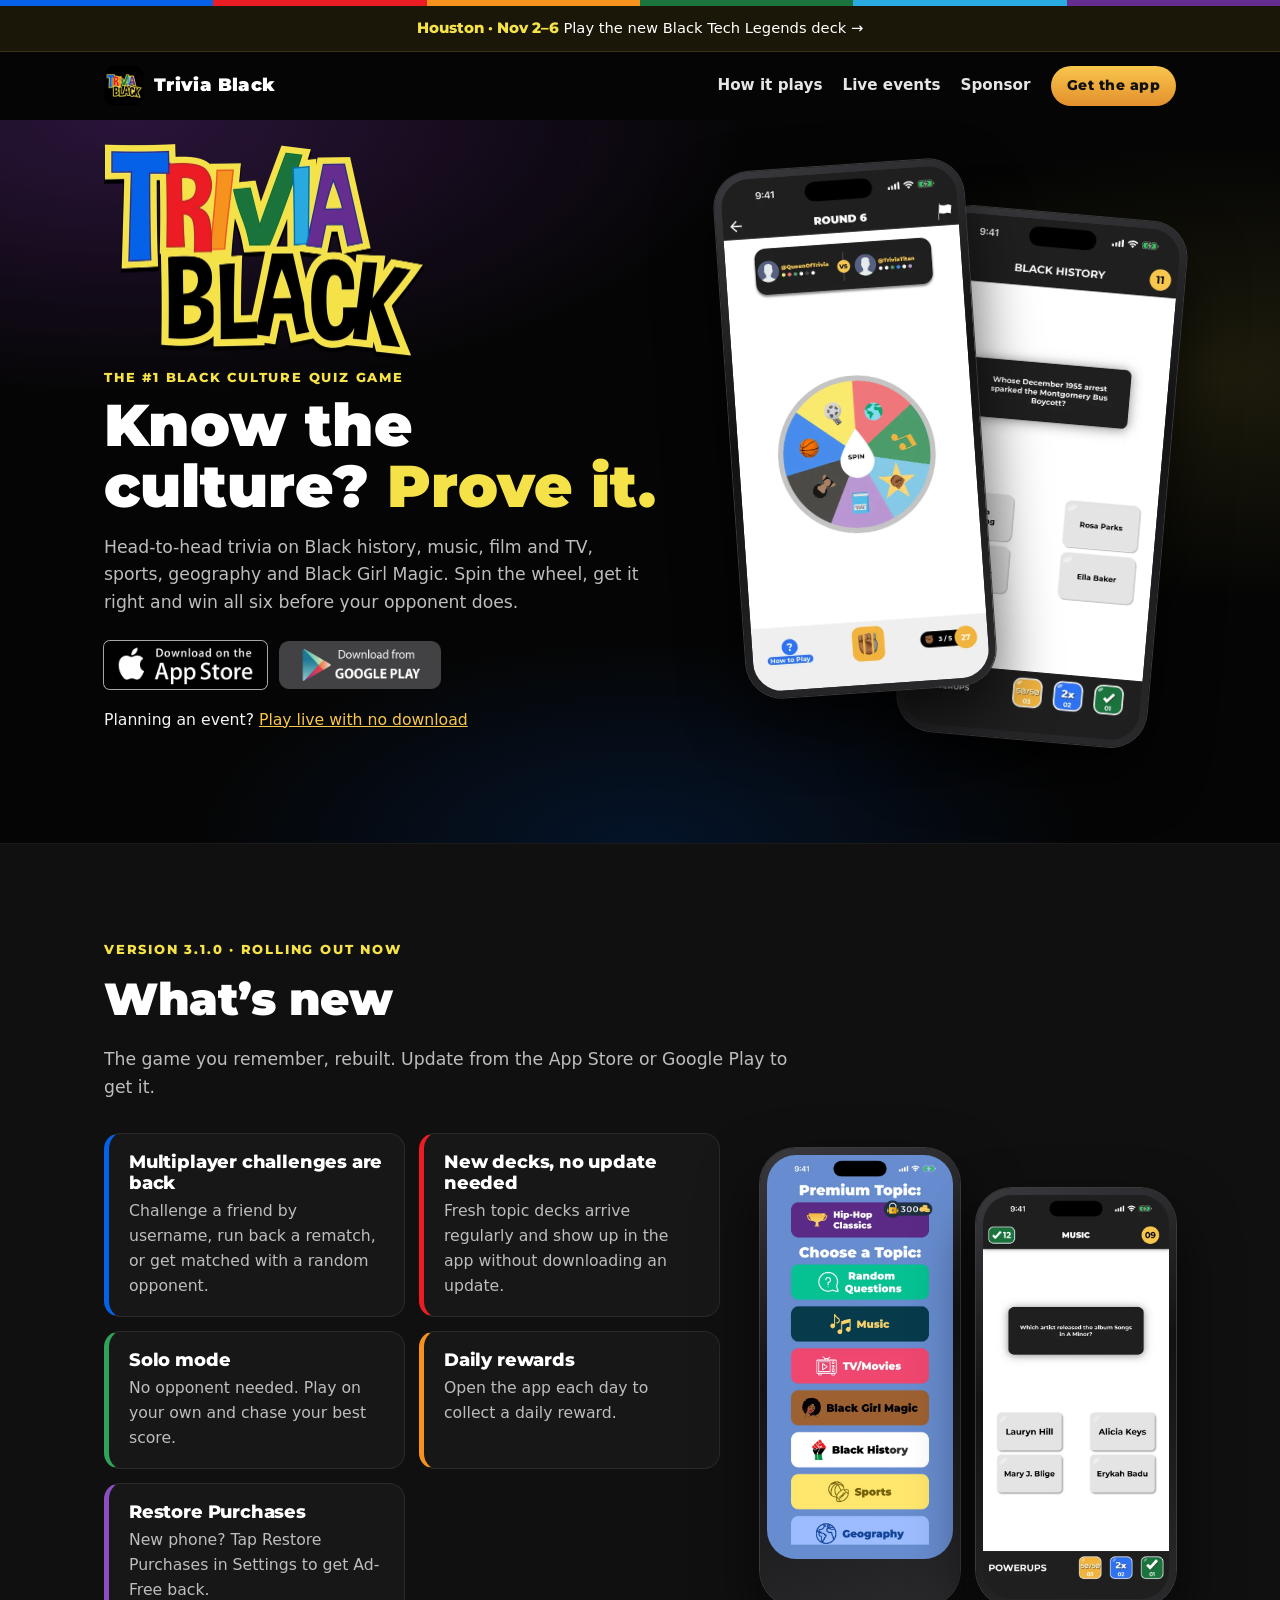
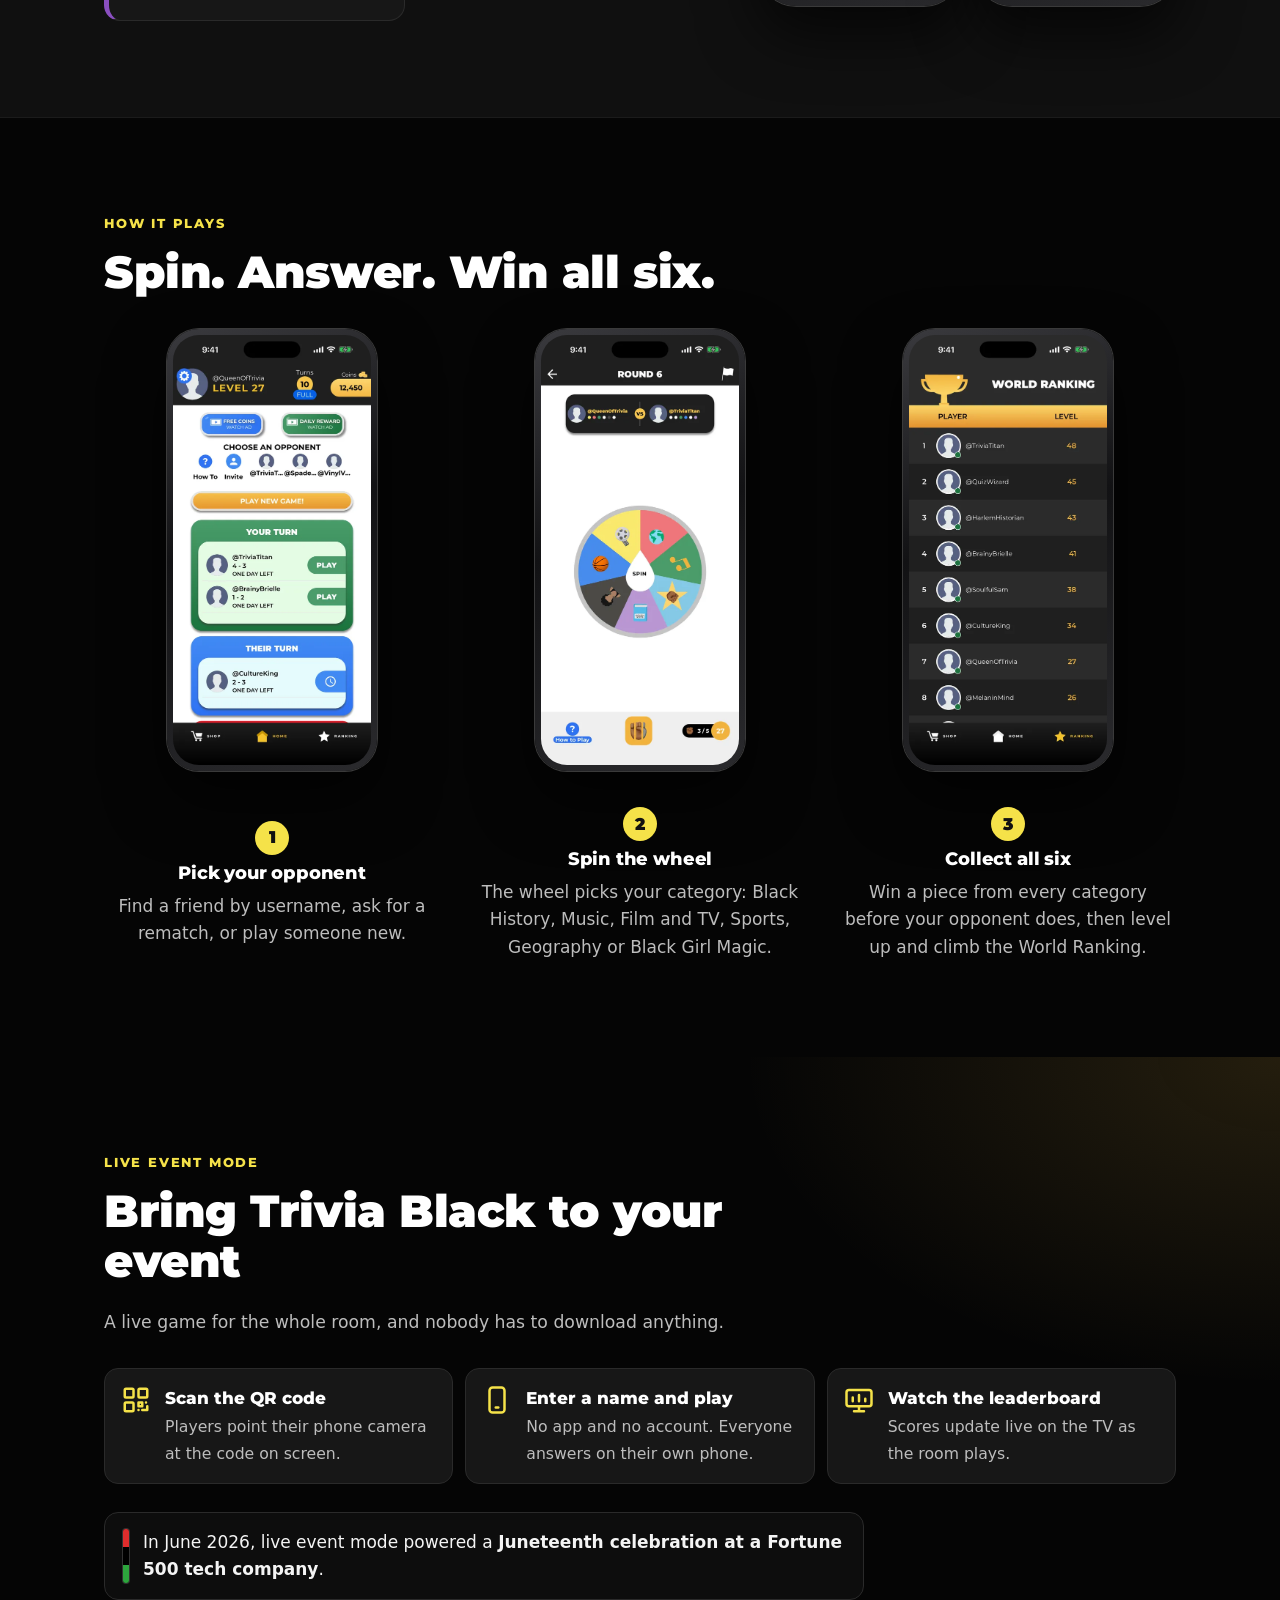
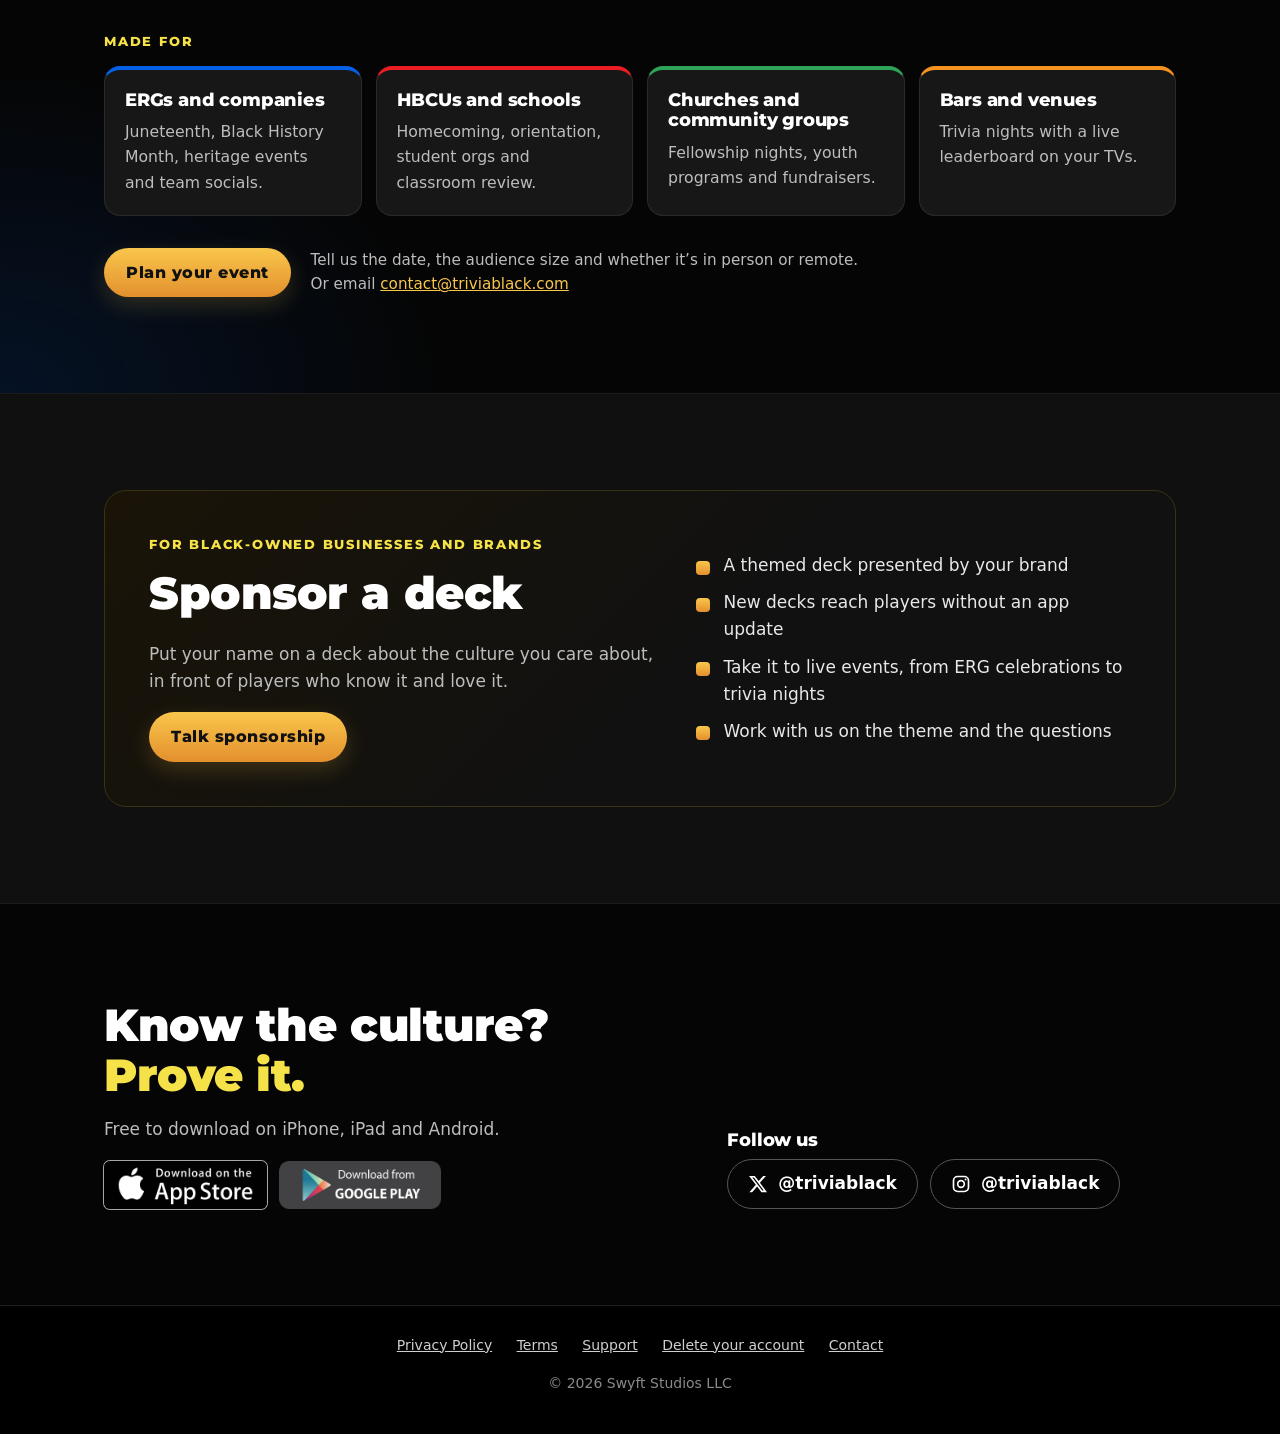
==== commit 4f5c7bfd: "Site refresh for the relaunch, plus Houston campaign page - index.html rebuilt mobile-first: hero wi" ====
--- a/index.html
+++ b/index.html
@@ -1,268 +1,236 @@
-<html>
-
+<!DOCTYPE html>
+<html lang="en">
 <head>
-  <title>Trivia Black - A celebration of Black culture disguised as a game.</title>
-  <link rel="stylesheet" href="css/bootstrap.css">
-  <link rel="stylesheet" href="css/style.css?v=1">
   <meta charset="utf-8">
-  <meta http-equiv="X-UA-Compatible" content="IE=edge">
   <meta name="viewport" content="width=device-width, initial-scale=1">
-  <link href="img/mzl.clrnjwyb.png" rel="shortcut icon" type="image/x-icon">
-  <meta name="description"
-    content="Trivia Black is a celebration of Black culture - disguised as a game!     Come join in on one of the fastest growing online communities and have fun playing the world's #1 head-to-head trivia quiz game featuring Black history, figures, music and films!        Challenge friends, family and strangers to a match and see who can claim all 6 of the category pieces first!         When you spin the wheel you will be asked questions from these potential categories:     - Black History    - Music    - Film    - Geography    - Sports    - Black Girl Magic         If you win all 6 categories before your opponent, you win - it's that simple!        You already know you are smarter than your friends, so why not just prove it?!         Trivia Black is for all ages and is a great way to learn something. Your teachers would be proud!">
-  <meta name="keywords" content="trivia, black history, black trivia, black">
-  <!-- Facebook -->
-  <meta property="og:site_name" content="Trivia Black">
-  <meta property="og:title" content="Trivia Black is a celebration of Black culture - disguised as a game!">
-  <meta property="og:description"
-    content="Challenge friends, family and strangers to a match and see who can claim all 6 of the category pieces first!">
-  <meta property="og:url" content="http://">
-  <meta property="og:image" content="img/mzl.clrnjwyb.png">
-  <meta property="og:type" content="website">
-  <!-- Twitter -->
-  <meta name="twitter:card" content="app">
-  <meta name="twitter:title" content="Trivia Black is a celebration of Black culture - disguised as a game!">
-  <meta name="twitter:description"
-    content="Challenge friends, family and strangers to a match and see who can claim all 6 of the category pieces first!">
-  <meta name="twitter:image:src" content="img/mzl.clrnjwyb.png">
-  <meta name="twitter:domain" content="http://">
-  <meta name="twitter:app:name:iphone" content="Trivia Black">
-  <meta name="twitter:app:id:iphone" content="1476178356">
-  <meta name="twitter:app:name:ipad" content="Trivia Black">
-  <meta name="twitter:app:id:ipad" content="1476178356">
+  <title>Trivia Black: The #1 Black culture quiz game</title>
+  <meta name="description" content="Know the culture? Prove it. Head-to-head trivia on Black history, music, film and TV, sports, geography and Black Girl Magic. Free to download on iPhone and Android, plus live games for your event.">
+  <link rel="canonical" href="https://www.triviablack.com/">
+  <meta name="theme-color" content="#000000">
+  <link rel="icon" type="image/png" sizes="192x192" href="img/tb-icon-192.png">
+  <link rel="apple-touch-icon" href="img/apple-touch-icon.png">
   <!-- Apple Smart App Banner -->
   <meta name="apple-itunes-app" content="app-id=1476178356">
-
-  <link
-    href="https://fonts.googleapis.com/css?family=Open+Sans:100,200,300italic,400italic,600italic,700italic,800italic,400,300,600,700,800|Lato:100,300,400,700,900,100italic,300italic,400italic,700italic,900italic|Raleway:400,100,200,300,500,600,700,800,900"
-    rel="stylesheet" type="text/css">
-  <style type="text/css">
-    #public-landing-page.template-1 .hero,
-    #public-landing-page.template-2 .hero,
-    #public-landing-page.template-3 .hero,
-    #public-landing-page.template-4 .hero,
-    #public-landing-page.template-7 .hero,
-    #public-landing-page.template-8 .hero .graphic,
-    #public-landing-page.template-9 .bg-color,
-    #public-landing-page .store-badge-white-text,
-    #public-landing-page.template-1color .hero,
-    #public-landing-page.template-2color .hero {
-      background: #0C0C0C;
-    }
-
-    #public-landing-page.template-5 .hero h2,
-    #public-landing-page.template-6 .hero h1,
-    #public-landing-page.template-8 .hero,
-    #public-landing-page.template-9 .hero h2,
-    #public-landing-page .hero .btn,
-    #public-landing-page .navbar .btn,
-    #public-landing-page .navbar.invert-navbar a,
-    #public-landing-page footer a,
-    #public-landing-page .benefit-header {
-      color: #0C0C0C;
-    }
-
-    #public-landing-page .btn.btn-primary.btn-primary-invert,
-    #public-landing-page .navbar.invert-navbar .btn.btn-primary,
-    #public-landing-page .navbar .navbar-collapse.in .btn.btn-primary,
-    #public-landing-page .navbar .navbar-toggle .icon-bar,
-    #public-landing-page .download-text {
-      color: white;
-      background-color: #0C0C0C;
-    }
-
-    #public-landing-page.template-1 .hero,
-    #public-landing-page.template-2 .hero,
-    #public-landing-page.template-4 .hero {
-      overflow: hidden;
-    }
-
-    #public-landing-page .hero .blurred-cover {
-      position: absolute;
-      top: 0;
-      left: 0;
-      bottom: 0;
-      right: 0;
-      z-index: 1px;
-      background-image: url('images/landing.jpg');
-      background-repeat: no-repeat;
-      background-position: center center;
-      background-size: cover;
-      -webkit-filter: blur(50px);
-      -moz-filter: blur(50px);
-      -o-filter: blur(50px);
-      -ms-filter: blur(50px);
-      filter: blur(50px);
-      margin: -60% -40% -40%;
-    }
-
-    #public-landing-page .hero .blurred-cover .darken {
-      position: absolute;
-      top: 0;
-      left: 0;
-      bottom: 0;
-      right: 0;
-      z-index: 2px;
-      background: rgba(0, 0, 0, .3);
-    }
-
-    @media screen and (max-width: 767px) {
-      #public-landing-page.template-9 .hero h1 {
-        background: #0C0C0C;
-      }
-    }
-  </style>
+  <!-- Social cards -->
+  <meta property="og:site_name" content="Trivia Black">
+  <meta property="og:type" content="website">
+  <meta property="og:url" content="https://www.triviablack.com/">
+  <meta property="og:title" content="Trivia Black: Know the culture? Prove it.">
+  <meta property="og:description" content="The #1 Black culture quiz game. Challenge friends, play solo, or bring a live game to your event.">
+  <meta property="og:image" content="https://www.triviablack.com/img/og-trivia-black.jpg">
+  <meta property="og:image:width" content="1024">
+  <meta property="og:image:height" content="500">
+  <meta property="og:image:alt" content="Trivia Black logo, the words Know the culture? Prove it. and the game's category wheel">
+  <meta name="twitter:card" content="summary_large_image">
+  <meta name="twitter:site" content="@triviablack">
+  <meta name="twitter:title" content="Trivia Black: Know the culture? Prove it.">
+  <meta name="twitter:description" content="The #1 Black culture quiz game. Challenge friends, play solo, or bring a live game to your event.">
+  <meta name="twitter:image" content="https://www.triviablack.com/img/og-trivia-black.jpg">
+  <link rel="preconnect" href="https://fonts.googleapis.com">
+  <link rel="preconnect" href="https://fonts.gstatic.com" crossorigin>
+  <link href="https://fonts.googleapis.com/css2?family=Montserrat:wght@700;800;900&amp;display=swap" rel="stylesheet">
+  <link rel="stylesheet" href="css/legal.css">
+  <link rel="stylesheet" href="css/site.css?v=1">
 </head>
-
-<body>
-  <div id="skit-controller">
-    <div id="public-landing-page" class="
-            template-8
-            full-screen
-            centered
-            ">
-      <section class="hero">
-        <div class="container">
-          <nav class="navbar navbar-default
-                     invert-navbar
-                     invert-buttons
-                     ">
-            <div class="container-fluid">
-              <div class="navbar-header">
-                <a class="navbar-brand visible-xs" href="index.html">
-                  <img alt="Trivia Black" src="img/mzl.clrnjwyb.png" class="app-icon">
-                </a>
-              </div>
-              <div class="collapse navbar-collapse" id="bs-example-navbar-collapse-1">
-                <ul class="nav navbar-nav navbar-right">
-                  <li class="visible-xs"><a href="index.html">Home Page</a></li>
-                  <li class="visible-xs"><a href="https://apps.apple.com/us/app/trivia-black/id1476178356"
-                      target="_blank">Download from App Store</a></li>
-                  <li class="visible-xs"><a
-                      href="https://play.google.com/store/apps/details?id=com.swyftstudios.trivia_black"
-                      target="_blank">Download from Google Play</a></li>
-                  <li class="visible-xs"><a href="support.html">Support</a></li>
-                </ul>
-              </div>
+<body class="site">
+  <a class="skip" href="#main">Skip to content</a>
+  <div class="rainbow" aria-hidden="true"></div>
+  <a class="announce" href="houston/"><strong>Houston &middot; Nov 2&ndash;6</strong> <span>Play the new Black Tech Legends deck &rarr;</span></a>
+
+  <header class="site-header">
+    <div class="wrap">
+      <a class="brand" href="./"><img src="img/tb-icon-192.png" alt="" width="40" height="40"><span>Trivia Black</span></a>
+      <nav class="site-nav" aria-label="Main">
+        <a class="nav-link" href="#how">How it plays</a>
+        <a class="nav-link" href="#events">Live events</a>
+        <a class="nav-link" href="#sponsor">Sponsor</a>
+        <a class="btn-gold btn-sm" href="#get-the-app">Get the app</a>
+      </nav>
+    </div>
+  </header>
+
+  <main id="main">
+    <section class="hero" aria-labelledby="hero-title">
+      <div class="wrap hero-grid">
+        <div>
+          <h1 id="hero-title"><img src="img/tb-wordmark.webp" alt="Trivia Black" width="640" height="433" fetchpriority="high"></h1>
+          <p class="eyebrow">The #1 Black culture quiz game</p>
+          <p class="tagline">Know the culture? <em>Prove it.</em></p>
+          <p class="lede">Head-to-head trivia on Black history, music, film and TV, sports, geography and Black Girl Magic. Spin the wheel, get it right and win all six before your opponent does.</p>
+          <div class="stores">
+            <a class="apple" href="https://apps.apple.com/us/app/trivia-black/id1476178356"><img src="images/app-store-black-on-color@2x-vUVAkYHUgzYCyeyfUGm8cda3C.png" alt="Download on the App Store" width="163" height="48"></a>
+            <a href="https://play.google.com/store/apps/details?id=com.swyftstudios.trivia_black"><img src="images/googleplay-btn.png" alt="Get it on Google Play" width="163" height="48"></a>
+          </div>
+          <p class="hero-more">Planning an event? <a href="#events">Play live with no download</a></p>
+        </div>
+        <div class="hero-phones">
+          <div class="phone"><img src="img/screens/wheel.webp" alt="Trivia Black game screen: two players face off and the category wheel is ready to spin" width="540" height="1173" fetchpriority="high"></div>
+          <div class="phone"><img src="img/screens/question.webp" alt="A Black History question: whose December 1955 arrest sparked the Montgomery Bus Boycott, with four answer choices" width="540" height="1173" loading="lazy"></div>
+        </div>
+      </div>
+    </section>
+
+    <section class="section section-alt" id="whats-new" aria-labelledby="new-title">
+      <div class="wrap">
+        <div class="section-head">
+          <p class="eyebrow">Version 3.1.0 &middot; rolling out now</p>
+          <h2 id="new-title">What&rsquo;s new</h2>
+          <p class="lede">The game you remember, rebuilt. Update from the App Store or Google Play to get it.</p>
+        </div>
+        <div class="new-grid">
+          <ul class="features">
+            <li class="feature a-blue">
+              <h3>Multiplayer challenges are back</h3>
+              <p>Challenge a friend by username, run back a rematch, or get matched with a random opponent.</p>
+            </li>
+            <li class="feature a-red">
+              <h3>New decks, no update needed</h3>
+              <p>Fresh topic decks arrive regularly and show up in the app without downloading an update.</p>
+            </li>
+            <li class="feature a-green">
+              <h3>Solo mode</h3>
+              <p>No opponent needed. Play on your own and chase your best score.</p>
+            </li>
+            <li class="feature a-orange">
+              <h3>Daily rewards</h3>
+              <p>Open the app each day to collect a daily reward.</p>
+            </li>
+            <li class="feature a-purple">
+              <h3>Restore Purchases</h3>
+              <p>New phone? Tap Restore Purchases in Settings to get Ad-Free back.</p>
+            </li>
+          </ul>
+          <div class="new-phones">
+            <div class="phone"><img src="img/screens/topics.webp" alt="Topic picker with a premium Hip-Hop Classics deck and topics including Music, TV/Movies, Black Girl Magic, Black History, Sports and Geography" width="540" height="1173" loading="lazy"></div>
+            <div class="phone"><img src="img/screens/solo.webp" alt="Solo mode question about music: which artist released the album Songs in A Minor" width="540" height="1173" loading="lazy"></div>
+          </div>
+        </div>
+      </div>
+    </section>
+
+    <section class="section" id="how" aria-labelledby="how-title">
+      <div class="wrap">
+        <div class="section-head">
+          <p class="eyebrow">How it plays</p>
+          <h2 id="how-title">Spin. Answer. Win all six.</h2>
+        </div>
+        <ol class="steps">
+          <li class="step">
+            <div class="phone"><img src="img/screens/home.webp" alt="Home screen with games where it is your turn and games waiting on your opponent" width="540" height="1173" loading="lazy"></div>
+            <div>
+              <span class="step-num" aria-hidden="true">1</span>
+              <h3>Pick your opponent</h3>
+              <p>Find a friend by username, ask for a rematch, or play someone new.</p>
             </div>
-          </nav>
-          <div class="row text-center">
-            <div class="graphic">
-              <div>
-                <div id="carousel" class="carousel slide carousel-fade" data-ride="carousel">
-                  <div class="carousel-inner" role="listbox">
-                    <div class="item">
-                      <img src="img/iPhone6White1.png" class="screenshot" alt="Screenshot of Trivia Black">
-                    </div>
-                    <div class="item active left">
-                      <img src="img/iPhone6White1.png" class="screenshot" alt="Screenshot of Trivia Black">
-                    </div>
-                    <div class="item next left">
-                      <img src="img/iPhone6White1.png" class="screenshot" alt="Screenshot of Trivia Black">
-                    </div>
-                    <div class="item">
-                      <img src="img/iPhone6White1.png" class="screenshot" alt="Screenshot of Trivia Black">
-                    </div>
-                    <div class="item">
-                      <img src="img/iPhone6White1.png" class="screenshot" alt="Screenshot of Trivia Black">
-                    </div>
-                  </div>
-                </div>
-              </div>
+          </li>
+          <li class="step">
+            <div class="phone"><img src="img/screens/wheel.webp" alt="The category wheel, with segments for film, geography, music, Black History, sports and more" width="540" height="1173" loading="lazy"></div>
+            <div>
+              <span class="step-num" aria-hidden="true">2</span>
+              <h3>Spin the wheel</h3>
+              <p>The wheel picks your category: Black History, Music, Film and TV, Sports, Geography or Black Girl Magic.</p>
             </div>
+          </li>
+          <li class="step">
+            <div class="phone"><img src="img/screens/ranking.webp" alt="World Ranking leaderboard listing players by level" width="540" height="1173" loading="lazy"></div>
             <div>
-              <div class="sqdiv">
-                <img src="img/mzl.clrnjwyb.png" class="app-icon img-rounded">
-                <h1>Trivia Black</h1>
-                <h2>A celebration of Black culture disguised as a game.</h2>
-                <a href="https://apps.apple.com/us/app/trivia-black/id1476178356" class="app-store-badge"
-                  target="_blank">
-                  <img src="images/app-store-black-on-color@2x-vUVAkYHUgzYCyeyfUGm8cda3C.png">
-                </a>
-                <a href="https://play.google.com/store/apps/details?id=com.swyftstudios.trivia_black"
-                  class="google-batch" target="_blank"><img src="images/googleplay-btn.png"></a>
-              </div>
-              <div class="power-by">Powered By <a href="http://www.swyftstudios.com" target="_blank">Swyft Studios</a>
-              </div>
+              <span class="step-num" aria-hidden="true">3</span>
+              <h3>Collect all six</h3>
+              <p>Win a piece from every category before your opponent does, then level up and climb the World Ranking.</p>
             </div>
-          </div>
-        </div>
-      </section>
-      <footer>
-        <div class="container">
-          <div class="footer-nav col-xs-12 col-sm-8 pull-right text-right">
-            <a href="privacy_policy.html">Privacy Policy</a> &middot;
-            <a href="terms_and_conditions.html">Terms</a> &middot;
-            <a href="account-deletion.html">Delete your account</a> &middot;
-            <a href="support.html">Support</a> &middot;
-            <a href="mailto:contact@triviablack.com">Contact</a>
-          </div>
-        </div>
-      </footer>
-    </div>
-    <script async="" src="https://www.google-analytics.com/analytics.js"></script>
-    <script src="js/jquery-1.10.2.min.js"></script>
-    <script src="js/bootstrap.min.js"></script>
-  </div>
-  <script>
-    window.skit = (function () {
-      var objects = {};
-      var modules = {};
-      function define(resourcePath, deps, fn) {
-        modules[resourcePath] = { deps: deps, fn: fn };
-      }
-      function load(resourcePath) {
-        if (!(resourcePath in objects)) {
-          if (resourcePath in modules) {
-            var module = modules[resourcePath];
-            var args = [];
-            for (var i = 0; i < module.deps.length; i++) {
-              args.push(load(module.deps[i]));
-            }
-            objects[resourcePath] = module.fn.apply(window, args);
-          } else {
-            objects[resourcePath] = null;
-          }
-        }
-        return objects[resourcePath];
-      }
-      return {
-        define: define,
-        modules: modules,
-        env: {
-          "productionAPI": true,
-          "appEngineHost": "https://launchkit-images.appspot.com/",
-          "publicRoot": "public"
-        },
-        load: load
-      };
-    })();
-  </script>
-  <script src="js/skit.js"></script>
-  <script src="js/websites-vnnOdYzmWkWxqmQ8f1fdmP7Zi.js"></script>
-  <script>
-    (function () {
-      var netproxy = skit.load("skit.platform.netproxy:js");
-      netproxy.__register__("lk", {
-        "name": "lk",
-        "csrfToken": "ad2HhD3720rQFvEUE8m+Sw=="
-      });
-
-      var ControllerKlass = skit.load("public.websites.__id__.WebsitePublic:js");
-      var controller = new ControllerKlass({
-        "__id__": "cJ9CtLode_c"
-      });
-
-      var controllerProperties = { "website": { "facebookLink": "", "domain": null, "disableLkBranding": false, "termsLink": "", "waitingListLabel": "", "appName": "Squad Up", "images": { "screenshots": { "iPhone": [{ "url": "https://lh3.googleusercontent.com/6Klew47hbLtrKRhKiMYSJEO3atS3nBOcUsej87N9nciQi2MG7bCdOsu17lG4a5EVhOur2JfQAZ5UbSmTD3EPhAkUSmrrzKM", "imageId": "PLjmxoaKMb8" }, { "url": "https://lh3.googleusercontent.com/4xwEE11oDDkPVz6B6yPLYgTEpIBFTBCKFj4NuhqdQJR5SfiJt5bZqJqMuUapc4UOyApW5VGNUtTSlmsJZbGXl9kMb8GiPQ", "imageId": "vjBO0bG178s" }, { "url": "https://lh3.googleusercontent.com/oqoIuzZGqUmV2Wu_toLMES9uDM4K75Y3NDSyghBknlw7X5ktfhpcrLEOlG8qRWcrp9JX7kxjwNMp-xMgwrYhImMw8Kgntg", "imageId": "mkH9VM8LX8s" }, { "url": "https://lh3.googleusercontent.com/9GaEOdQxLY4JoqP_3ZV_hdZGFDqQU_bEiLZs_Fq-GslDZwX-VIS0LLUWLt_d8x-l4yi4Q6yFf9gx_RrQeO3Lqa2g9dWv", "imageId": "eUfDRyIk0QI" }, { "url": "https://lh3.googleusercontent.com/4vpLhrIFRKKMbM-X4YkVIdT9I8xPrKHGxJ26KGE4f7RaYSgtGDeXD0irfrJ0cJLO9RNDPDEqY2rkDkfmg1QPTyXXoh8rog", "imageId": "Qd0X8luMIP0" }] }, "icon": { "url": "https://lh3.googleusercontent.com/f9G9G60w73f-lH99jaFxMoeMtHN7iG7BPk-YW4wDjimsSLTUfoT1ykf_6wsMAD8PdpWhHo8SWWiPy2EP9bABSTKAQ5Sm", "id": "ECMPSLbVMMg" } }, "blogLink": "", "supportLink": "", "longDescription": "Squad Up is the most lit version of charades ever! Gather up your friends and have them give you hints as you try and guess the word that?s on your head before the timer runs out. Your game night will never be the same again!\n\nDecks Include:\n-\tHip Hop\n-\tR\u0026B\n-      Black Girl Magic\n-      TV Shows\n-       And more! \n\nYou playing or nah?", "font": "", "playStoreId": "", "isPro": null, "waitingListLink": "", "primaryColor": "#0C0C0C", "keywords": "", "googleAnalyticsId": "", "itunesProviderToken": "", "shortDescription": "Squad Up is the most lit version of charades ever! Gather up your friends and have them give you hints as you try and guess the word that?s on your head before the timer runs out. ...", "id": "cJ9CtLode_c", "loginLink": "", "privacyLink": "", "itunesCampaignToken": "", "author": "Rico Brown", "tagline": "A More Lit Version of Charades", "frameScreenshots": "white", "customCss": null, "itunesId": "1111849694", "pressLink": "", "instagramLink": "", "customLinkLabel": "", "twitterLink": "", "template": "8", "mixpanelBadge": false, "customLink": "", "homeUrl": "index.html" } };
-      for (var k in controllerProperties) {
-        controller[k] = controllerProperties[k];
-      }
-
-      window.skit.controller = controller;
-      controller.recursiveLoad();
-      controller.recursiveReady();
-    })();
-  </script>
+          </li>
+        </ol>
+      </div>
+    </section>
+
+    <section class="section events" id="events" aria-labelledby="events-title">
+      <div class="wrap">
+        <div class="section-head">
+          <p class="eyebrow">Live event mode</p>
+          <h2 id="events-title">Bring Trivia Black to your event</h2>
+          <p class="lede">A live game for the whole room, and nobody has to download anything.</p>
+        </div>
+        <ol class="live-steps">
+          <li>
+            <svg viewBox="0 0 24 24" aria-hidden="true"><rect x="3" y="3" width="7" height="7" rx="1"/><rect x="14" y="3" width="7" height="7" rx="1"/><rect x="3" y="14" width="7" height="7" rx="1"/><path d="M14 14h3v3h-3zM20 14v.01M14 20h.01M17 20h4v-3"/></svg>
+            <div><strong>Scan the QR code</strong><span>Players point their phone camera at the code on screen.</span></div>
+          </li>
+          <li>
+            <svg viewBox="0 0 24 24" aria-hidden="true"><rect x="6" y="2" width="12" height="20" rx="2.5"/><path d="M11 18h2"/></svg>
+            <div><strong>Enter a name and play</strong><span>No app and no account. Everyone answers on their own phone.</span></div>
+          </li>
+          <li>
+            <svg viewBox="0 0 24 24" aria-hidden="true"><rect x="2" y="4" width="20" height="13" rx="2"/><path d="M8 21h8M12 17v4M7 13V10M12 13V8M17 13v-2"/></svg>
+            <div><strong>Watch the leaderboard</strong><span>Scores update live on the TV as the room plays.</span></div>
+          </li>
+        </ol>
+        <div class="proof">
+          <p>In June 2026, live event mode powered a <strong>Juneteenth celebration at a Fortune 500 tech company</strong>.</p>
+        </div>
+        <p class="eyebrow">Made for</p>
+        <ul class="audiences">
+          <li class="audience a-blue"><h3>ERGs and companies</h3><p>Juneteenth, Black History Month, heritage events and team socials.</p></li>
+          <li class="audience a-red"><h3>HBCUs and schools</h3><p>Homecoming, orientation, student orgs and classroom review.</p></li>
+          <li class="audience a-green"><h3>Churches and community groups</h3><p>Fellowship nights, youth programs and fundraisers.</p></li>
+          <li class="audience a-orange"><h3>Bars and venues</h3><p>Trivia nights with a live leaderboard on your TVs.</p></li>
+        </ul>
+        <div class="cta-row">
+          <a class="btn-gold" href="mailto:contact@triviablack.com?subject=Event%20inquiry&amp;body=Hi%20Trivia%20Black%20team%2C%0A%0AWe%27d%20like%20to%20bring%20a%20live%20Trivia%20Black%20game%20to%20our%20event.%0A%0AEvent%20date%3A%20%0AAudience%20size%3A%20%0AIn%20person%20or%20remote%3A%20%0AOrganization%3A%20%0A">Plan your event</a>
+          <p class="muted">Tell us the date, the audience size and whether it&rsquo;s in person or remote.<br>Or email <a class="break" href="mailto:contact@triviablack.com">contact@triviablack.com</a></p>
+        </div>
+      </div>
+    </section>
+
+    <section class="section section-alt" id="sponsor" aria-labelledby="sponsor-title">
+      <div class="wrap">
+        <div class="sponsor-card">
+          <div>
+            <p class="eyebrow">For Black-owned businesses and brands</p>
+            <h2 id="sponsor-title">Sponsor a deck</h2>
+            <p class="muted">Put your name on a deck about the culture you care about, in front of players who know it and love it.</p>
+            <a class="btn-gold" href="mailto:contact@triviablack.com?subject=Sponsorship&amp;body=Hi%20Trivia%20Black%20team%2C%0A%0AWe%27d%20like%20to%20talk%20about%20sponsoring%20a%20deck.%0A%0ABrand%3A%20%0AWebsite%3A%20%0ADeck%20idea%20or%20theme%3A%20%0ATiming%3A%20%0A">Talk sponsorship</a>
+          </div>
+          <ul>
+            <li>A themed deck presented by your brand</li>
+            <li>New decks reach players without an app update</li>
+            <li>Take it to live events, from ERG celebrations to trivia nights</li>
+            <li>Work with us on the theme and the questions</li>
+          </ul>
+        </div>
+      </div>
+    </section>
+
+    <section class="section" id="get-the-app" aria-labelledby="closing-title">
+      <div class="wrap closing">
+        <div>
+          <h2 id="closing-title" class="tagline">Know the culture? <em>Prove it.</em></h2>
+          <p class="muted">Free to download on iPhone, iPad and Android.</p>
+          <div class="stores">
+            <a class="apple" href="https://apps.apple.com/us/app/trivia-black/id1476178356"><img src="images/app-store-black-on-color@2x-vUVAkYHUgzYCyeyfUGm8cda3C.png" alt="Download on the App Store" width="163" height="48" loading="lazy"></a>
+            <a href="https://play.google.com/store/apps/details?id=com.swyftstudios.trivia_black"><img src="images/googleplay-btn.png" alt="Get it on Google Play" width="163" height="48" loading="lazy"></a>
+          </div>
+        </div>
+        <div id="follow">
+          <h3>Follow us</h3>
+          <div class="socials">
+            <a class="btn-line" href="https://x.com/triviablack"><svg viewBox="0 0 24 24" aria-hidden="true"><path d="M18.244 2.25h3.308l-7.227 8.26 8.502 11.24H16.17l-5.214-6.817L4.99 21.75H1.68l7.73-8.835L1.254 2.25H8.08l4.713 6.231zm-1.161 17.52h1.833L7.084 4.126H5.117z"/></svg><span>@triviablack<span class="visually-hidden"> on X</span></span></a>
+            <a class="btn-line" href="https://www.instagram.com/triviablack/"><svg class="stroke" viewBox="0 0 24 24" aria-hidden="true"><rect x="3" y="3" width="18" height="18" rx="5"/><circle cx="12" cy="12" r="4"/><circle class="dot" cx="17.5" cy="6.5" r="1.2"/></svg><span>@triviablack<span class="visually-hidden"> on Instagram</span></span></a>
+          </div>
+        </div>
+      </div>
+    </section>
+  </main>
+
+  <footer class="legal-footer">
+    <a href="privacy_policy.html">Privacy Policy</a>
+    <a href="terms_and_conditions.html">Terms</a>
+    <a href="support.html">Support</a>
+    <a href="account-deletion.html">Delete your account</a>
+    <a href="mailto:contact@triviablack.com">Contact</a>
+    <div style="margin-top:10px">&copy; 2026 Swyft Studios LLC</div>
+  </footer>
+
+  <!-- Google Analytics (carried over from the previous index.html) -->
   <script>
     (function (i, s, o, g, r, a, m) {
       i['GoogleAnalyticsObject'] = r; i[r] = i[r] || function () {
@@ -273,42 +241,6 @@
 
     ga('create', 'UA-141179605-1', 'auto');
     ga('send', 'pageview');
-
-  </script>
-  <script>
-    (function () {
-
-
-      var iOS = !!navigator.platform && /iPad|iPhone|iPod/.test(navigator.platform);
-      var isAndroid = /(android)/i.test(navigator.userAgent);
-
-      if (iOS) {
-        //alert("iOS Device!");
-        setTimeout(function () {
-          window.location.replace("https://apps.apple.com/us/app/trivia-black/id1476178356");
-          //    if (confirm('Download from App Store?')) {
-
-          //    }
-          //    else {
-
-          //    }
-        }
-          , 3000);
-      }
-      else if (isAndroid) {
-        setTimeout(function () {
-          window.location.replace("https://play.google.com/store/apps/details?id=com.swyftstudios.trivia_black");
-          //    if (confirm('Download from App Store?')) {
-
-          //    }
-          //    else {
-
-          //    }
-        }
-          , 3000);
-      }
-    })();
   </script>
 </body>
-
-</html>+</html>
--- a/css/legal.css
+++ b/css/legal.css
@@ -0,0 +1,34 @@
+/* Legal / support pages — same look as the landing page (black hero, Lato/Open Sans). */
+html, body { background: #0C0C0C; color: #E9E9E9; }
+body { font-family: "Open Sans", "Helvetica Neue", Arial, sans-serif; font-size: 16px; line-height: 1.65; margin: 0; }
+a { color: #F9C64C; }
+a:hover, a:focus { color: #FFD978; }
+.legal-header { padding: 32px 16px 8px; text-align: center; }
+.legal-header a.brand { display: inline-flex; align-items: center; gap: 12px; color: #fff; text-decoration: none; }
+.legal-header img { width: 56px; height: 56px; border-radius: 12px; }
+.legal-header span { font-family: Lato, sans-serif; font-weight: 900; font-size: 26px; letter-spacing: .5px; }
+main.legal { max-width: 760px; margin: 0 auto; padding: 8px 20px 48px; }
+main.legal h1 { font-family: Lato, sans-serif; font-weight: 900; color: #fff; font-size: 34px; margin: 24px 0 4px; }
+main.legal .effective { color: #9A9A9A; font-size: 14px; margin-bottom: 28px; }
+main.legal h2 { font-family: Lato, sans-serif; font-weight: 700; color: #fff; font-size: 22px; margin: 34px 0 10px; border-left: 4px solid #418AF3; padding-left: 10px; }
+main.legal h3 { color: #fff; font-size: 17px; margin: 22px 0 6px; }
+main.legal ul { padding-left: 22px; }
+main.legal li { margin: 4px 0; }
+main.legal table { width: 100%; border-collapse: collapse; margin: 12px 0 18px; font-size: 15px; }
+main.legal th, main.legal td { border: 1px solid #2A2A2A; padding: 8px 10px; vertical-align: top; text-align: left; }
+main.legal th { background: #1A1A1A; color: #fff; }
+.callout { background: #161616; border: 1px solid #2A2A2A; border-radius: 12px; padding: 16px 18px; margin: 18px 0; }
+.btn-gold { display: inline-block; background: linear-gradient(#F9C64C, #E3902D); color: #111 !important; font-weight: 700; padding: 12px 22px; border-radius: 999px; text-decoration: none; letter-spacing: .5px; }
+/* FAQ (support.html): native details/summary, styled like .callout */
+main.legal details { background: #161616; border: 1px solid #2A2A2A; border-radius: 12px; padding: 0 18px; margin: 10px 0; }
+main.legal summary { cursor: pointer; padding: 14px 0; font-weight: 700; color: #fff; }
+main.legal summary::marker { color: #F9C64C; }
+main.legal summary:hover { color: #FFD978; }
+main.legal summary:focus-visible { outline: 2px solid #F9C64C; outline-offset: 4px; border-radius: 6px; }
+main.legal details[open] { padding-bottom: 4px; }
+main.legal details[open] > summary { border-bottom: 1px solid #2A2A2A; margin-bottom: 12px; }
+main.legal details ol { padding-left: 22px; }
+main.legal details li { margin: 6px 0; }
+footer.legal-footer { border-top: 1px solid #1F1F1F; padding: 22px 16px 40px; text-align: center; font-size: 14px; color: #8A8A8A; }
+footer.legal-footer a { color: #CFCFCF; margin: 0 10px; }
+@media (max-width: 480px) { main.legal h1 { font-size: 28px; } main.legal table { font-size: 14px; } }
--- a/css/site.css
+++ b/css/site.css
@@ -0,0 +1,341 @@
+/* Trivia Black marketing pages (index.html, houston/).
+   Loads after legal.css, which supplies the shared base: dark page, gold links,
+   .btn-gold and footer.legal-footer. Mobile-first; no framework. */
+
+:root {
+  --bg: #050505;
+  --bg-raise: #101010;
+  --surface: #171717;
+  --line: #2a2a2a;
+  --text: #f4f4f4;
+  --muted: #bdbdbd;
+  --gold: #f9c64c;
+  --gold-deep: #e3902d;
+  --yellow: #f5e249;
+  /* the six TRIVIA letter fills from the app icon */
+  --tb-blue: #0562e8;
+  --tb-red: #ec1c24;
+  --tb-orange: #f6921e;
+  --tb-green: #1b733d;
+  --tb-cyan: #29aae1;
+  --tb-purple: #662d90;
+  --display: "Montserrat", "Arial Black", "Helvetica Neue", Arial, sans-serif;
+  --body: system-ui, -apple-system, "Segoe UI", Roboto, "Helvetica Neue", Arial, sans-serif;
+  --wrap: 1120px;
+  --gutter: 16px;
+}
+
+*, *::before, *::after { box-sizing: border-box; }
+[hidden] { display: none !important; }
+
+html { scroll-behavior: smooth; }
+@media (prefers-reduced-motion: reduce) { html { scroll-behavior: auto; } }
+
+body.site {
+  margin: 0;
+  background: var(--bg);
+  color: var(--text);
+  font-family: var(--body);
+  font-size: 17px;
+  line-height: 1.6;
+  -webkit-text-size-adjust: 100%;
+}
+:where(.site) img { max-width: 100%; height: auto; display: block; }
+
+.site h1, .site h2, .site h3 {
+  font-family: var(--display);
+  color: #fff;
+  line-height: 1.12;
+  margin: 0 0 .5em;
+  letter-spacing: -.01em;
+}
+.site h2 { font-size: clamp(1.8rem, 6.4vw, 2.8rem); font-weight: 900; }
+.site h3 { font-size: 1.15rem; font-weight: 800; }
+:where(.site) p { margin: 0 0 1em; }
+:where(.site) ul, :where(.site) ol { margin: 0; padding: 0; }
+.site a { color: var(--gold); }
+.site a:hover { color: #ffd978; }
+.site :focus-visible { outline: 3px solid var(--yellow); outline-offset: 3px; border-radius: 6px; }
+.site .muted { color: var(--muted); }
+.site .break { overflow-wrap: anywhere; }
+
+.skip {
+  position: absolute; left: 8px; top: -80px; z-index: 20;
+  background: var(--yellow); color: #111 !important; font-weight: 700;
+  padding: 10px 16px; border-radius: 8px; text-decoration: none;
+}
+.skip:focus { top: 8px; }
+
+.wrap { width: 100%; max-width: var(--wrap); margin: 0 auto; padding: 0 var(--gutter); }
+@media (min-width: 600px) { :root { --gutter: 24px; } }
+
+/* Thin bar in the six logo colours */
+.rainbow {
+  height: 6px;
+  background: linear-gradient(90deg,
+    var(--tb-blue) 0 16.67%, var(--tb-red) 0 33.33%, var(--tb-orange) 0 50%,
+    var(--tb-green) 0 66.67%, var(--tb-cyan) 0 83.33%, var(--tb-purple) 0);
+}
+
+/* ---------- announcement + header ---------- */
+.announce {
+  display: block; text-align: center; text-decoration: none;
+  background: #1a1608; border-bottom: 1px solid #3a3215;
+  color: #fff !important; font-size: .92rem; padding: 10px var(--gutter);
+}
+.announce strong { color: var(--yellow); font-family: var(--display); font-weight: 800; }
+.announce:hover span { text-decoration: underline; }
+
+.site-header .wrap {
+  display: flex; align-items: center; justify-content: space-between; gap: 12px;
+  padding-top: 14px; padding-bottom: 14px;
+}
+.brand { display: inline-flex; align-items: center; gap: 10px; color: #fff !important; text-decoration: none; }
+.brand img { width: 40px; height: 40px; border-radius: 10px; }
+.brand span { font-family: var(--display); font-weight: 900; font-size: 1.12rem; letter-spacing: .02em; }
+.site-nav { display: flex; align-items: center; gap: 20px; }
+.site-nav a.nav-link { display: none; color: #e6e6e6; text-decoration: none; font-weight: 600; font-size: .95rem; }
+.site-nav a.nav-link:hover { color: var(--yellow); }
+@media (min-width: 760px) { .site-nav a.nav-link { display: inline; } }
+
+/* ---------- buttons ---------- */
+.site .btn-gold {
+  display: inline-flex; align-items: center; justify-content: center; gap: 8px;
+  min-height: 48px; font-family: var(--display); font-weight: 800; font-size: 1rem;
+  box-shadow: 0 8px 22px rgba(249, 198, 76, .18);
+}
+.site .btn-gold:hover { filter: brightness(1.06); }
+.site .btn-sm { min-height: 40px; padding: 8px 16px; font-size: .9rem; box-shadow: none; }
+.btn-line {
+  display: inline-flex; align-items: center; justify-content: center; gap: 10px;
+  min-height: 48px; padding: 10px 20px; border-radius: 999px;
+  border: 1px solid #555; color: #fff !important; text-decoration: none; font-weight: 700;
+}
+.btn-line:hover { border-color: var(--yellow); }
+.btn-line svg { width: 20px; height: 20px; fill: currentColor; flex: none; }
+.btn-line svg.stroke { fill: none; stroke: currentColor; stroke-width: 2; }
+.btn-line svg.stroke .dot { fill: currentColor; stroke: none; }
+.visually-hidden {
+  position: absolute !important; width: 1px; height: 1px; margin: -1px; padding: 0;
+  overflow: hidden; clip: rect(0 0 0 0); white-space: nowrap; border: 0;
+}
+
+/* Store badges (official artwork in images/) */
+.stores { display: flex; flex-wrap: wrap; gap: 12px; align-items: center; }
+.stores a { display: inline-block; border-radius: 8px; line-height: 0; }
+.stores img { height: 48px; width: auto; }
+.stores .apple img { border-radius: 6px; box-shadow: 0 0 0 1px #a6a6a6; }
+.center .stores { justify-content: center; }
+
+/* Phone frame around a real app capture */
+.phone {
+  width: 240px; max-width: 100%;
+  padding: 7px; border-radius: 36px;
+  background: linear-gradient(160deg, #3a3a3e, #121214 45%, #2a2a2d);
+  box-shadow: 0 0 0 1px #3a3a3a, 0 28px 60px rgba(0, 0, 0, .65);
+}
+.phone img { width: 100%; aspect-ratio: 540 / 1173; border-radius: 29px; background: #111; }
+
+/* ---------- hero ---------- */
+.hero {
+  background:
+    radial-gradient(70% 55% at 10% 0%, rgba(102, 45, 144, .38), transparent 70%),
+    radial-gradient(55% 45% at 95% 35%, rgba(245, 226, 73, .10), transparent 70%),
+    radial-gradient(50% 40% at 50% 100%, rgba(5, 98, 232, .16), transparent 70%),
+    var(--bg);
+  padding: 16px 0 64px;
+}
+.hero-grid { display: grid; gap: 40px; align-items: center; text-align: center; }
+.hero h1 { margin: 0 auto 8px; width: min(300px, 64vw); }
+.hero .eyebrow { margin-bottom: 6px; }
+.eyebrow {
+  font-family: var(--display); font-weight: 800; font-size: .8rem;
+  text-transform: uppercase; letter-spacing: .14em; color: var(--yellow);
+}
+.tagline {
+  font-family: var(--display); font-weight: 900; color: #fff;
+  font-size: clamp(2.1rem, 9vw, 3.7rem); line-height: 1.04; margin: 0 0 16px !important;
+}
+.tagline em { font-style: normal; color: var(--yellow); }
+.hero .lede { color: var(--muted); font-size: 1.08rem; max-width: 34rem; margin: 0 auto 24px; }
+.hero .stores { justify-content: center; }
+.hero-more { margin-top: 18px !important; font-size: .98rem; }
+.hero-phones { display: flex; justify-content: center; }
+.hero-phones .phone + .phone { display: none; }
+@media (min-width: 900px) {
+  .hero { padding: 24px 0 96px; }
+  .hero-grid { grid-template-columns: 1.1fr .9fr; text-align: left; }
+  .hero h1 { margin: 0 0 8px; width: 320px; }
+  .hero .lede { margin-left: 0; }
+  .hero .stores { justify-content: flex-start; }
+  .hero-phones { position: relative; min-height: 560px; }
+  .hero-phones .phone { position: absolute; width: 250px; }
+  .hero-phones .phone:first-child { left: 4%; top: 0; transform: rotate(-4deg); z-index: 2; }
+  .hero-phones .phone + .phone { display: block; right: 2%; top: 48px; transform: rotate(5deg); }
+}
+
+/* ---------- sections ---------- */
+.section { padding: 64px 0; }
+.section-alt { background: var(--bg-raise); border-top: 1px solid #1b1b1b; border-bottom: 1px solid #1b1b1b; }
+.section-head { max-width: 700px; margin-bottom: 32px; }
+.section-head .lede { color: var(--muted); font-size: 1.08rem; margin: 0; }
+@media (min-width: 900px) { .section { padding: 96px 0; } }
+
+/* What's new */
+.new-grid { display: grid; gap: 40px; align-items: center; }
+.features { display: grid; gap: 14px; list-style: none; }
+.feature {
+  background: var(--surface); border: 1px solid var(--line); border-radius: 16px;
+  padding: 18px 20px; border-left: 5px solid var(--accent, var(--gold));
+}
+.feature h3 { margin-bottom: 4px; }
+.feature p { color: var(--muted); margin: 0; font-size: .98rem; }
+.a-blue { --accent: var(--tb-blue); }
+.a-red { --accent: var(--tb-red); }
+.a-orange { --accent: var(--tb-orange); }
+.a-green { --accent: #2fa35a; }
+.a-cyan { --accent: var(--tb-cyan); }
+.a-purple { --accent: #8a4fc0; }
+.new-phones { display: flex; justify-content: center; gap: 16px; }
+.new-phones .phone { width: 200px; }
+.new-phones .phone + .phone { display: none; }
+@media (min-width: 640px) {
+  .features { grid-template-columns: 1fr 1fr; }
+  .new-phones .phone + .phone { display: block; margin-top: 40px; }
+}
+@media (min-width: 1000px) { .new-grid { grid-template-columns: 1.5fr 1fr; } }
+
+/* How it plays */
+.steps { display: grid; gap: 24px; list-style: none; counter-reset: step; }
+.step { display: grid; grid-template-columns: 112px 1fr; gap: 18px; align-items: center; }
+.step .phone { width: 112px; padding: 4px; border-radius: 20px; }
+.step .phone img { border-radius: 16px; }
+.step-num {
+  display: inline-flex; align-items: center; justify-content: center;
+  width: 34px; height: 34px; border-radius: 999px; margin-bottom: 8px;
+  background: var(--yellow); color: #111; font-family: var(--display); font-weight: 900;
+}
+.step p { color: var(--muted); margin: 0; }
+@media (min-width: 820px) {
+  .steps { grid-template-columns: repeat(3, 1fr); gap: 32px; }
+  .step { grid-template-columns: 1fr; text-align: center; align-items: start; }
+  .step .phone { width: 210px; margin: 0 auto 18px; padding: 6px; border-radius: 32px; }
+  .step .phone img { border-radius: 26px; }
+}
+
+/* Events */
+.events {
+  background:
+    radial-gradient(60% 50% at 100% 0%, rgba(249, 198, 76, .13), transparent 70%),
+    radial-gradient(50% 50% at 0% 100%, rgba(5, 98, 232, .14), transparent 70%),
+    var(--bg);
+}
+.live-steps { display: grid; gap: 12px; list-style: none; margin-bottom: 28px; }
+.live-steps li {
+  display: flex; gap: 14px; align-items: flex-start;
+  background: var(--surface); border: 1px solid var(--line); border-radius: 14px; padding: 16px;
+}
+.live-steps svg { width: 30px; height: 30px; flex: none; stroke: var(--yellow); fill: none; stroke-width: 2; stroke-linecap: round; stroke-linejoin: round; }
+.live-steps strong { display: block; color: #fff; font-family: var(--display); font-weight: 800; }
+.live-steps span { color: var(--muted); font-size: .98rem; }
+@media (min-width: 760px) { .live-steps { grid-template-columns: repeat(3, 1fr); } }
+
+.proof {
+  display: flex; gap: 14px; align-items: stretch;
+  background: #0d0d0d; border: 1px solid var(--line); border-radius: 14px;
+  padding: 16px 18px; margin: 0 0 32px; max-width: 760px;
+}
+.proof::before {
+  content: ""; width: 6px; border-radius: 3px; flex: none;
+  background: linear-gradient(#e02d2d 0 33.3%, #000 0 66.6%, #2da53d 0);
+  box-shadow: 0 0 0 1px #333;
+}
+.proof p { margin: 0; }
+
+.audiences { display: grid; gap: 14px; list-style: none; margin-bottom: 32px; }
+.audience { background: var(--surface); border: 1px solid var(--line); border-radius: 16px; padding: 20px; border-top: 4px solid var(--accent, var(--gold)); }
+.audience p { color: var(--muted); margin: 0; font-size: .98rem; }
+@media (min-width: 600px) { .audiences { grid-template-columns: 1fr 1fr; } }
+@media (min-width: 1040px) { .audiences { grid-template-columns: repeat(4, 1fr); } }
+
+.cta-row { display: flex; flex-wrap: wrap; gap: 14px 20px; align-items: center; }
+.cta-row .muted { margin: 0; font-size: .95rem; }
+
+/* Sponsor */
+.sponsor-card {
+  display: grid; gap: 24px;
+  background: linear-gradient(135deg, #1a1407, #111 55%);
+  border: 1px solid #3a3215; border-radius: 22px; padding: 28px 22px;
+}
+.sponsor-card ul { list-style: none; display: grid; gap: 10px; }
+.sponsor-card li { position: relative; padding-left: 28px; color: #e8e8e8; }
+.sponsor-card li::before {
+  content: ""; position: absolute; left: 0; top: .5em; width: 14px; height: 14px;
+  border-radius: 4px; background: linear-gradient(var(--gold), var(--gold-deep));
+}
+@media (min-width: 900px) { .sponsor-card { grid-template-columns: 1.2fr 1fr; padding: 44px; align-items: center; } }
+
+/* Get the app + follow */
+.closing { display: grid; gap: 40px; }
+.closing .tagline { font-size: clamp(1.9rem, 7vw, 2.8rem); }
+.socials { display: flex; flex-wrap: wrap; gap: 12px; }
+@media (min-width: 860px) { .closing { grid-template-columns: 1.3fr 1fr; align-items: end; } }
+
+/* Footer tweak on top of legal.css */
+.site footer.legal-footer { background: #000; }
+.site footer.legal-footer a { display: inline-block; padding: 6px 0; }
+
+/* ---------- Houston campaign page ---------- */
+.hou-hero {
+  background:
+    radial-gradient(70% 50% at 0% 0%, rgba(102, 45, 144, .40), transparent 70%),
+    radial-gradient(60% 45% at 100% 20%, rgba(245, 226, 73, .12), transparent 70%),
+    var(--bg);
+  padding: 8px 0 48px; text-align: center;
+}
+.hou-hero .wordmark { width: min(220px, 60vw); margin: 4px auto 18px; }
+.hou-when {
+  display: inline-block; font-family: var(--display); font-weight: 900; font-size: 1rem;
+  letter-spacing: .06em; color: #111; background: var(--yellow);
+  padding: 6px 14px; border-radius: 999px; margin-bottom: 18px;
+}
+.hou-hero h1 { font-size: clamp(2.1rem, 9.5vw, 3.6rem); font-weight: 900; max-width: 14ch; margin: 0 auto 14px; }
+.hou-hero h1 em { font-style: normal; color: var(--yellow); }
+.hou-hero .lede { color: var(--muted); font-size: 1.08rem; max-width: 32rem; margin: 0 auto 26px; }
+
+.play-box {
+  max-width: 460px; margin: 0 auto; padding: 22px 20px;
+  background: rgba(23, 23, 23, .9); border: 1px solid var(--line); border-radius: 20px;
+}
+.play-box .btn-gold { width: 100%; font-size: 1.12rem; min-height: 56px; }
+.play-box .hint { color: var(--muted); font-size: .95rem; margin: 12px 0 0; }
+.opens {
+  margin: 0 !important;
+  display: flex; align-items: center; justify-content: center; gap: 10px;
+  min-height: 56px; padding: 12px 18px; border-radius: 14px;
+  border: 2px dashed #6b5d1f; color: var(--yellow);
+  font-family: var(--display); font-weight: 900; font-size: 1.05rem;
+}
+@media (min-width: 420px) { .opens { font-size: 1.2rem; } }
+.nowrap { white-space: nowrap; }
+.pending-app { border-top: 1px solid var(--line); margin-top: 18px; padding-top: 16px; }
+.pending-app p { color: #e6e6e6; font-weight: 600; margin: 0 0 12px; }
+.pending-app .stores { justify-content: center; gap: 10px; }
+.pending-app .stores img { height: 40px; }
+.opens svg { width: 22px; height: 22px; stroke: currentColor; fill: none; stroke-width: 2.2; stroke-linecap: round; flex: none; }
+
+.hou-cards { display: grid; gap: 14px; list-style: none; }
+.hou-cards li { background: var(--surface); border: 1px solid var(--line); border-radius: 16px; padding: 20px; border-top: 4px solid var(--accent, var(--gold)); }
+.hou-cards p { color: var(--muted); margin: 0; }
+@media (min-width: 760px) { .hou-cards { grid-template-columns: repeat(3, 1fr); } }
+
+.hou-app { display: grid; gap: 28px; align-items: center; }
+.hou-app .phone { width: 190px; margin: 0 auto; }
+@media (min-width: 820px) { .hou-app { grid-template-columns: 1fr auto; } .hou-app .phone { width: 220px; } }
+
+.optin {
+  background: var(--surface); border: 1px solid var(--line); border-radius: 18px;
+  padding: 24px 20px; text-align: center; max-width: 640px; margin: 0 auto;
+}
+.optin h2 { font-size: clamp(1.4rem, 5vw, 1.9rem); }
+.optin p { color: var(--muted); }
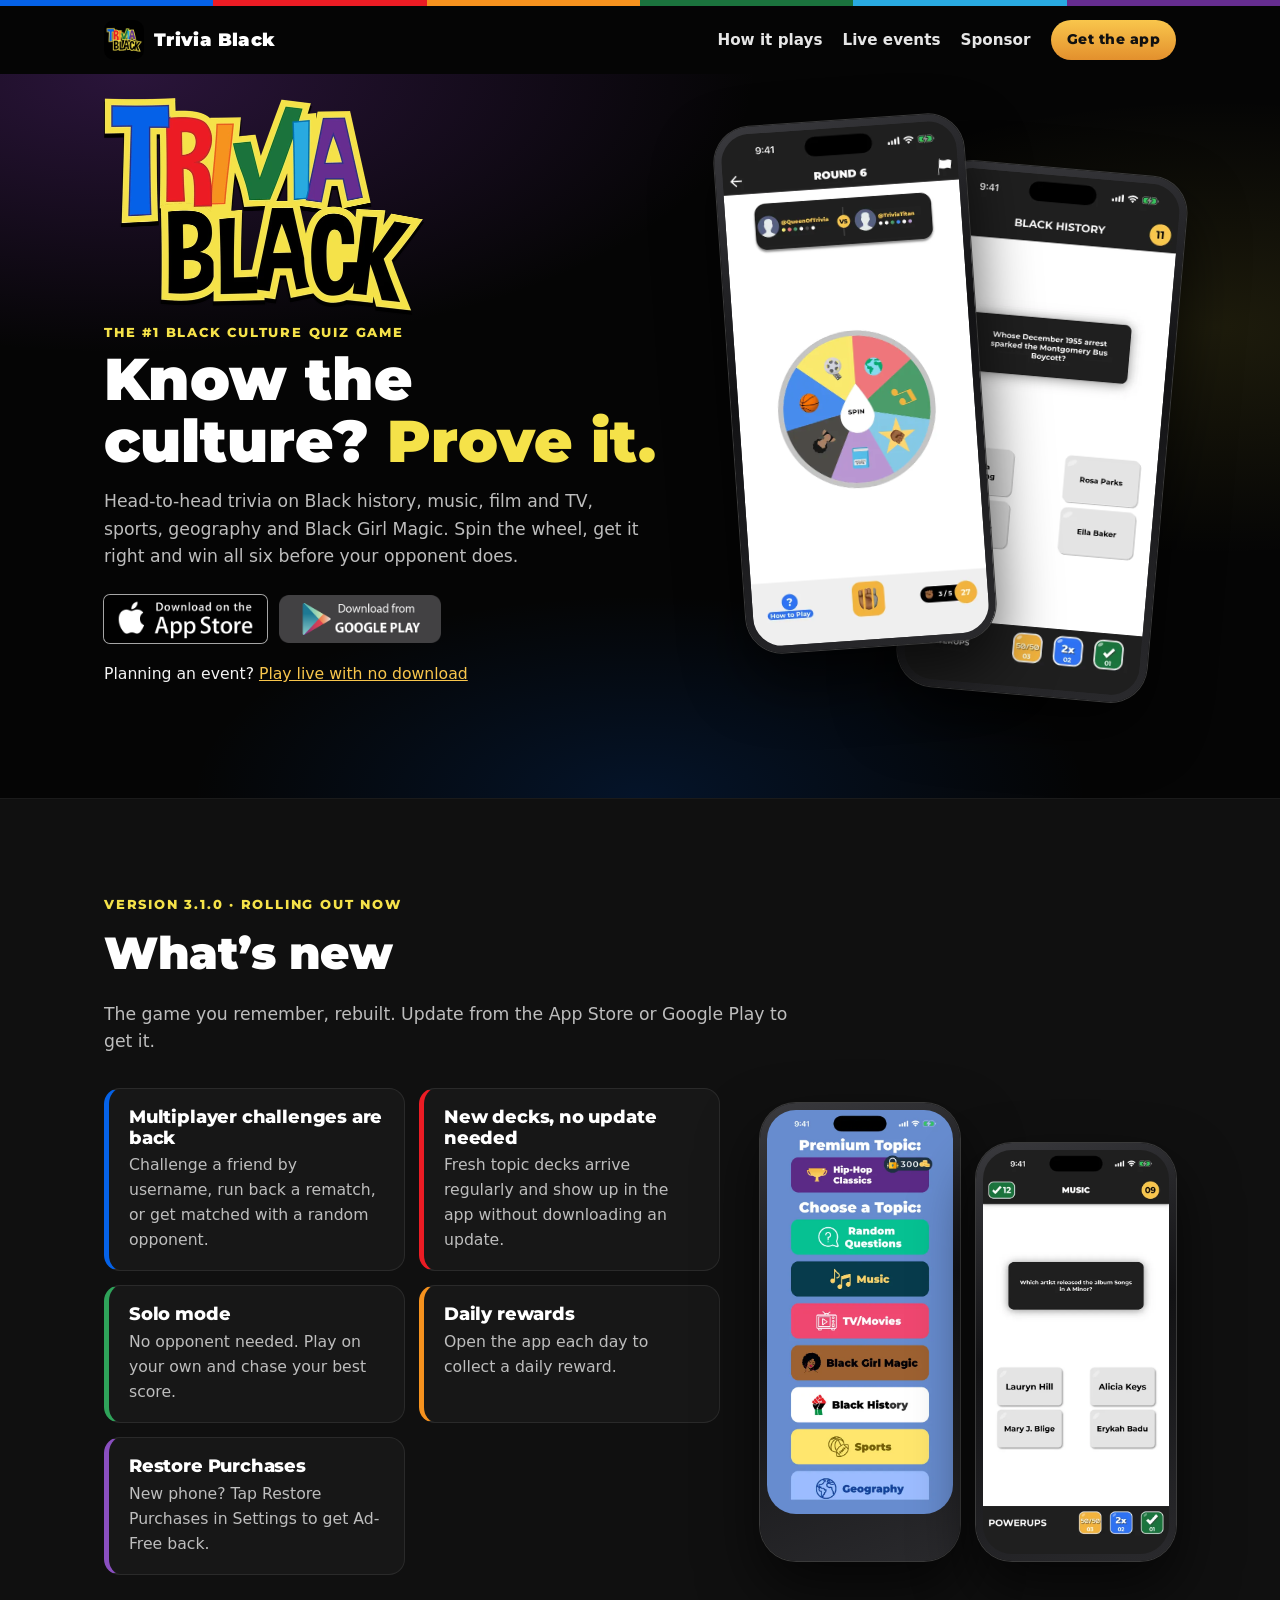
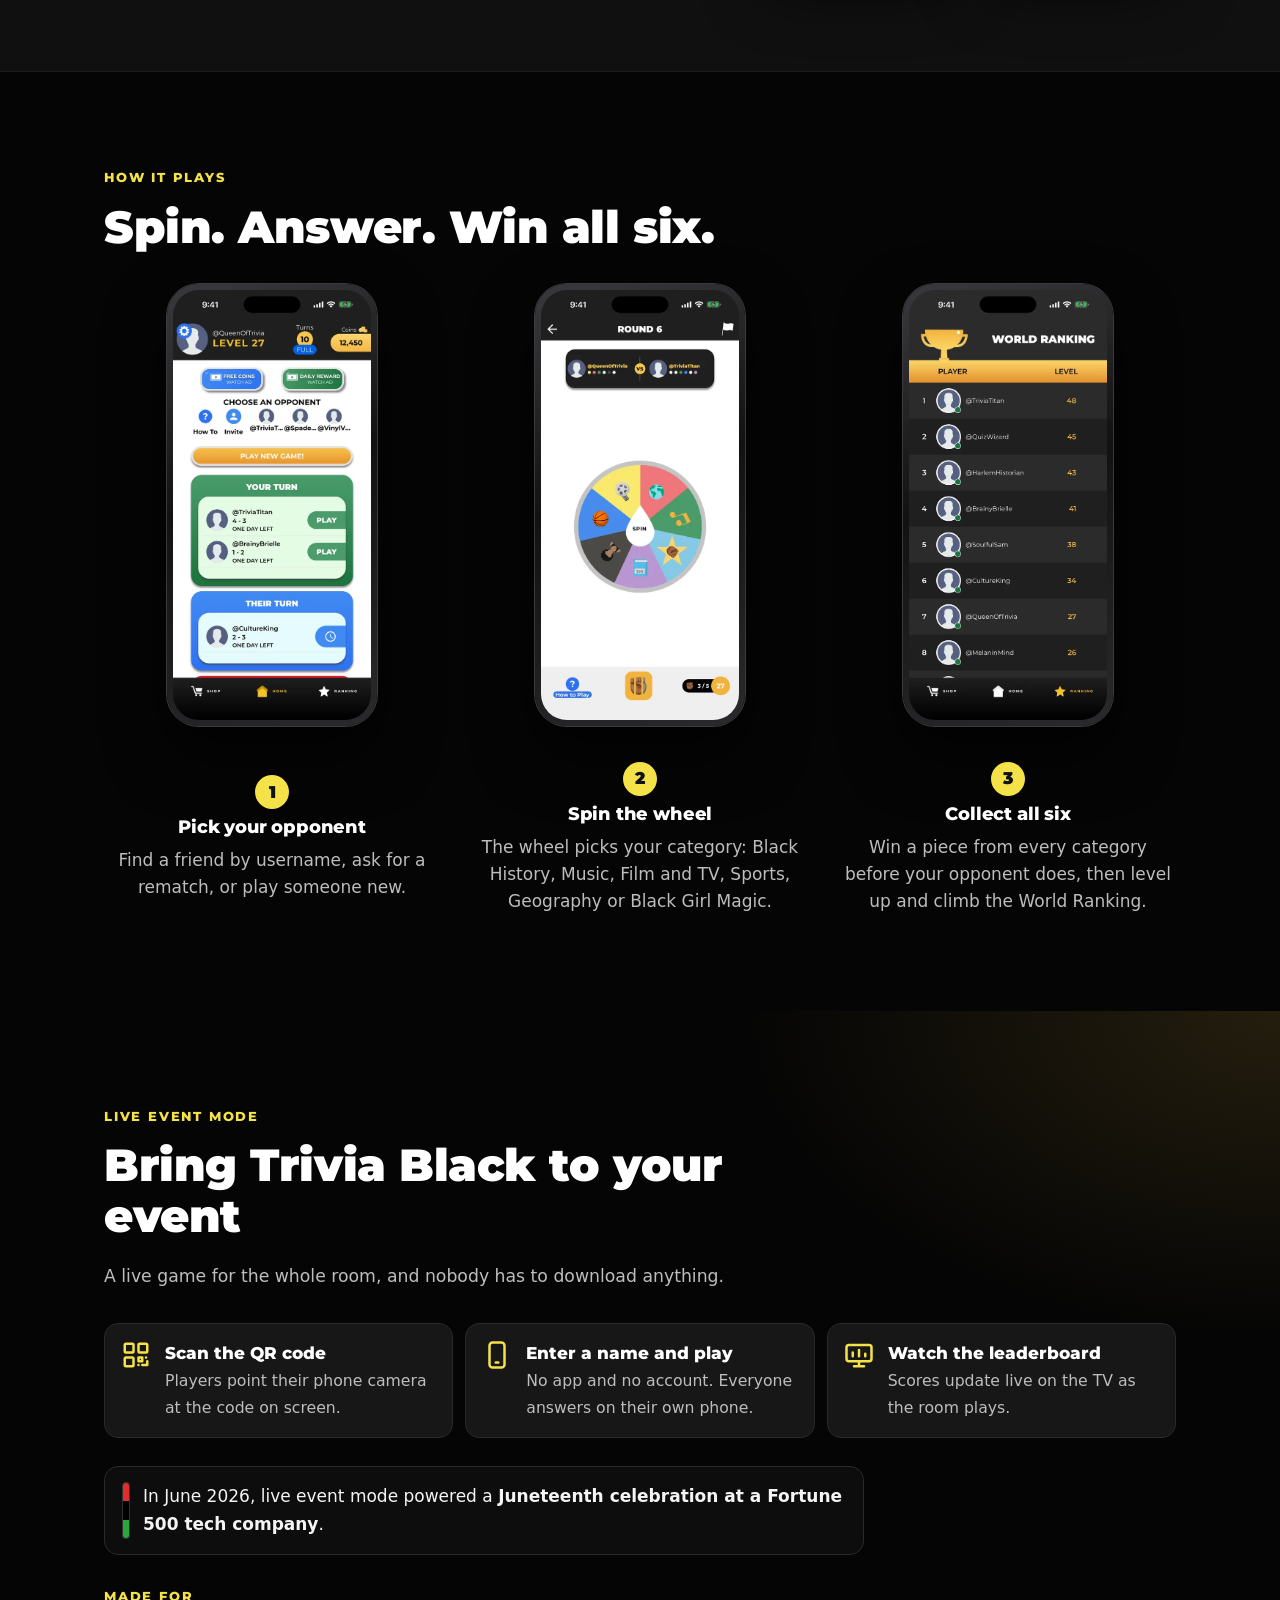
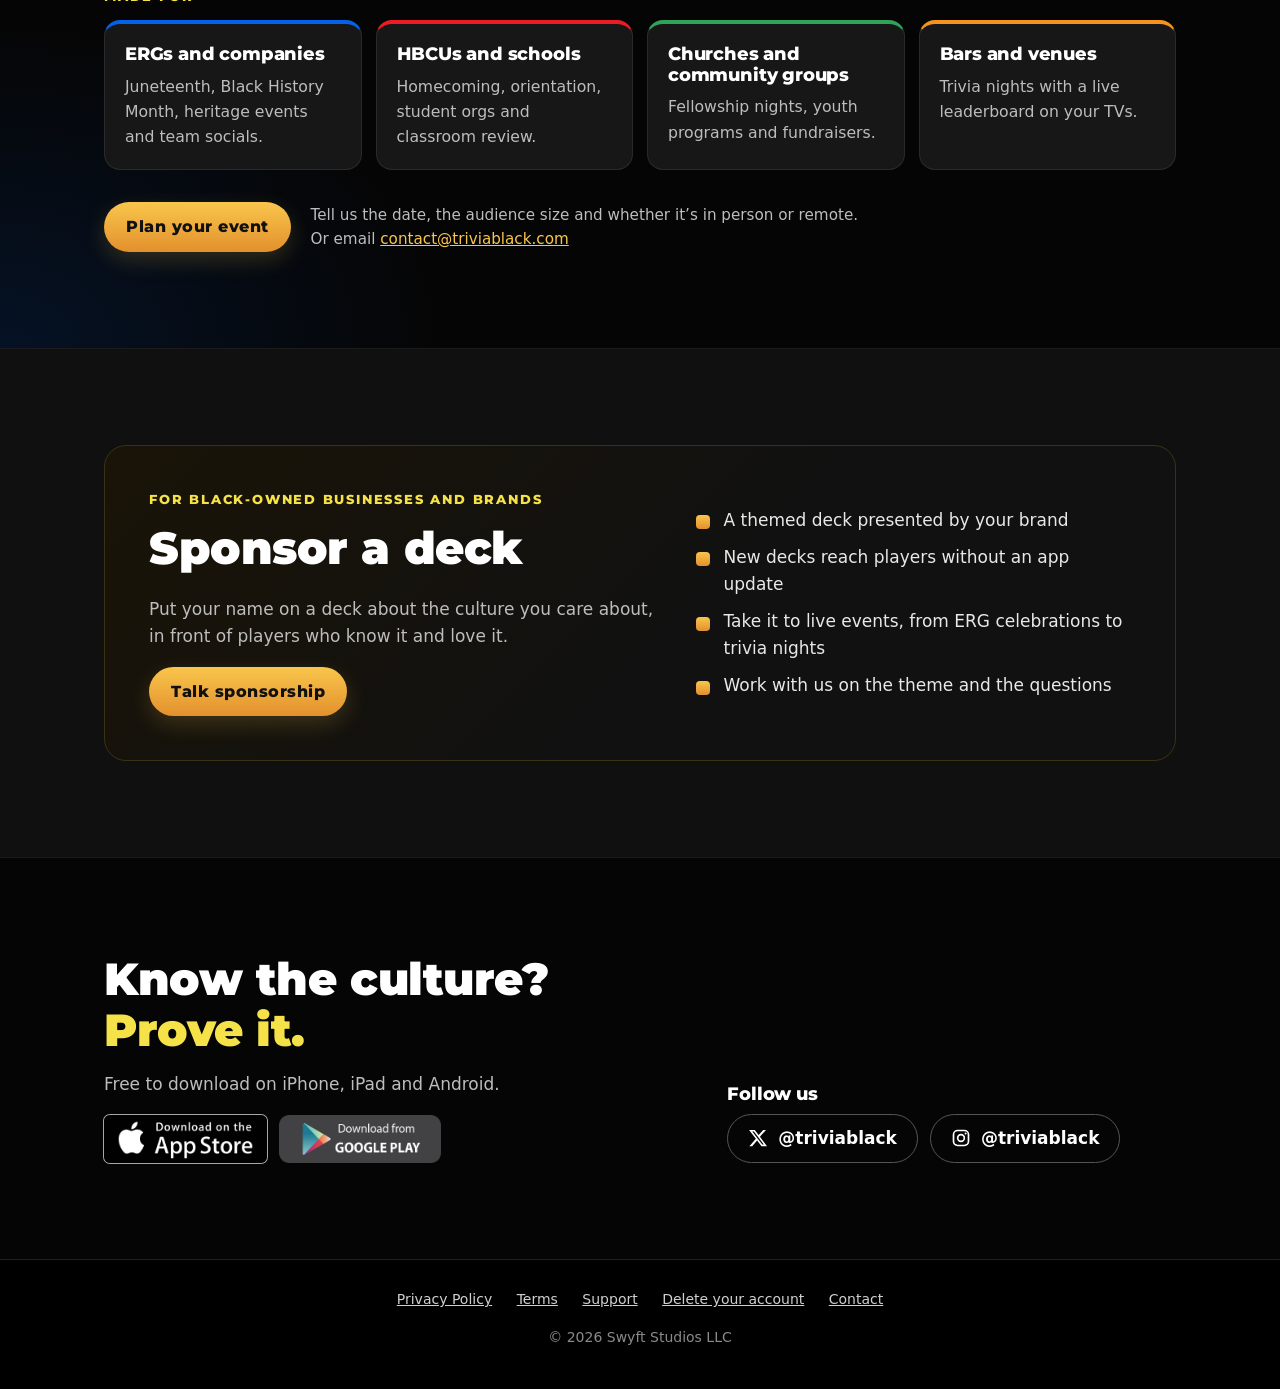
==== commit 7b7f1695: "Site refresh without the Houston campaign The street activation is on hold, so the home page ships o" ====
--- a/index.html
+++ b/index.html
@@ -35,7 +35,6 @@
 <body class="site">
   <a class="skip" href="#main">Skip to content</a>
   <div class="rainbow" aria-hidden="true"></div>
-  <a class="announce" href="houston/"><strong>Houston &middot; Nov 2&ndash;6</strong> <span>Play the new Black Tech Legends deck &rarr;</span></a>
 
   <header class="site-header">
     <div class="wrap">
@@ -230,17 +229,13 @@
     <div style="margin-top:10px">&copy; 2026 Swyft Studios LLC</div>
   </footer>
 
-  <!-- Google Analytics (carried over from the previous index.html) -->
+  <!-- Google Analytics 4: "TriviaBlack - GA4" web stream (property 361284489, account TriviaBlack) -->
+  <script async src="https://www.googletagmanager.com/gtag/js?id=G-90Z887JE4H"></script>
   <script>
-    (function (i, s, o, g, r, a, m) {
-      i['GoogleAnalyticsObject'] = r; i[r] = i[r] || function () {
-        (i[r].q = i[r].q || []).push(arguments)
-      }, i[r].l = 1 * new Date(); a = s.createElement(o),
-        m = s.getElementsByTagName(o)[0]; a.async = 1; a.src = g; m.parentNode.insertBefore(a, m)
-    })(window, document, 'script', 'https://www.google-analytics.com/analytics.js', 'ga');
-
-    ga('create', 'UA-141179605-1', 'auto');
-    ga('send', 'pageview');
+    window.dataLayer = window.dataLayer || [];
+    function gtag() { dataLayer.push(arguments); }
+    gtag('js', new Date());
+    gtag('config', 'G-90Z887JE4H');
   </script>
 </body>
 </html>
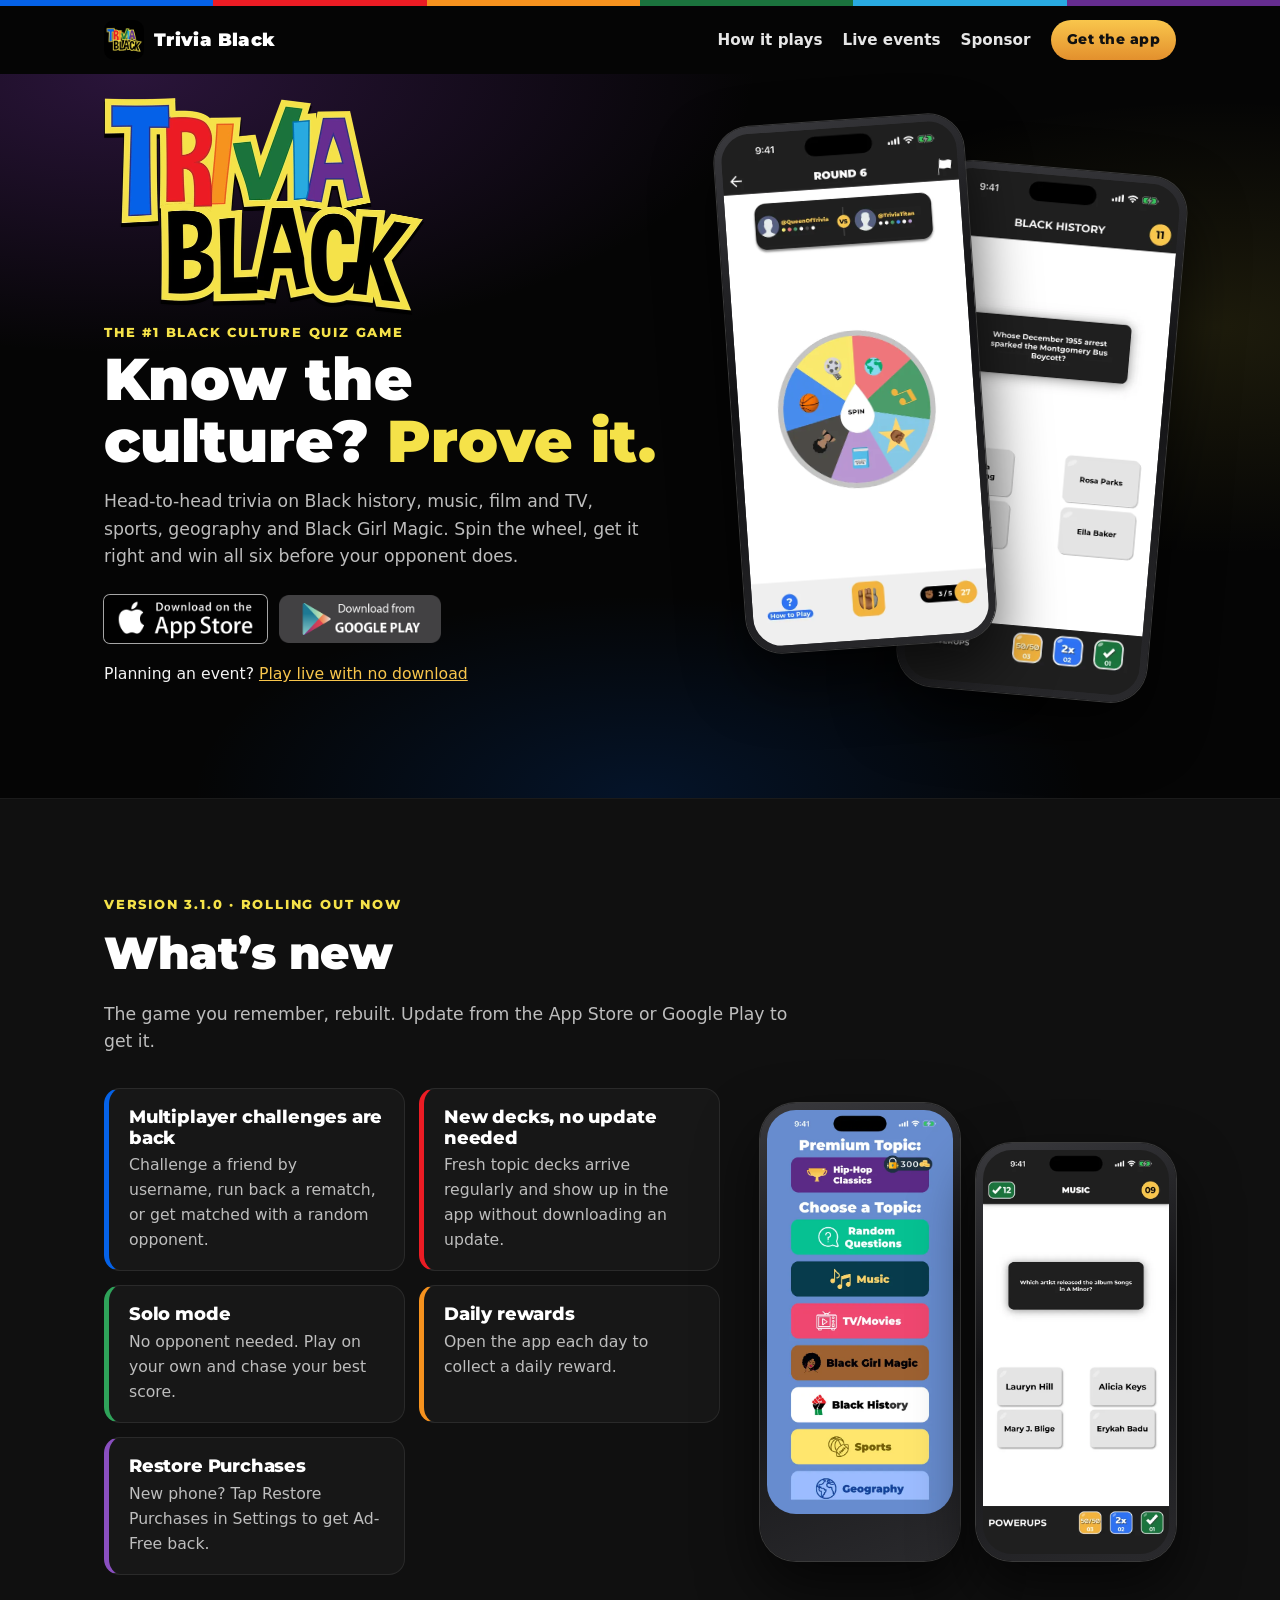
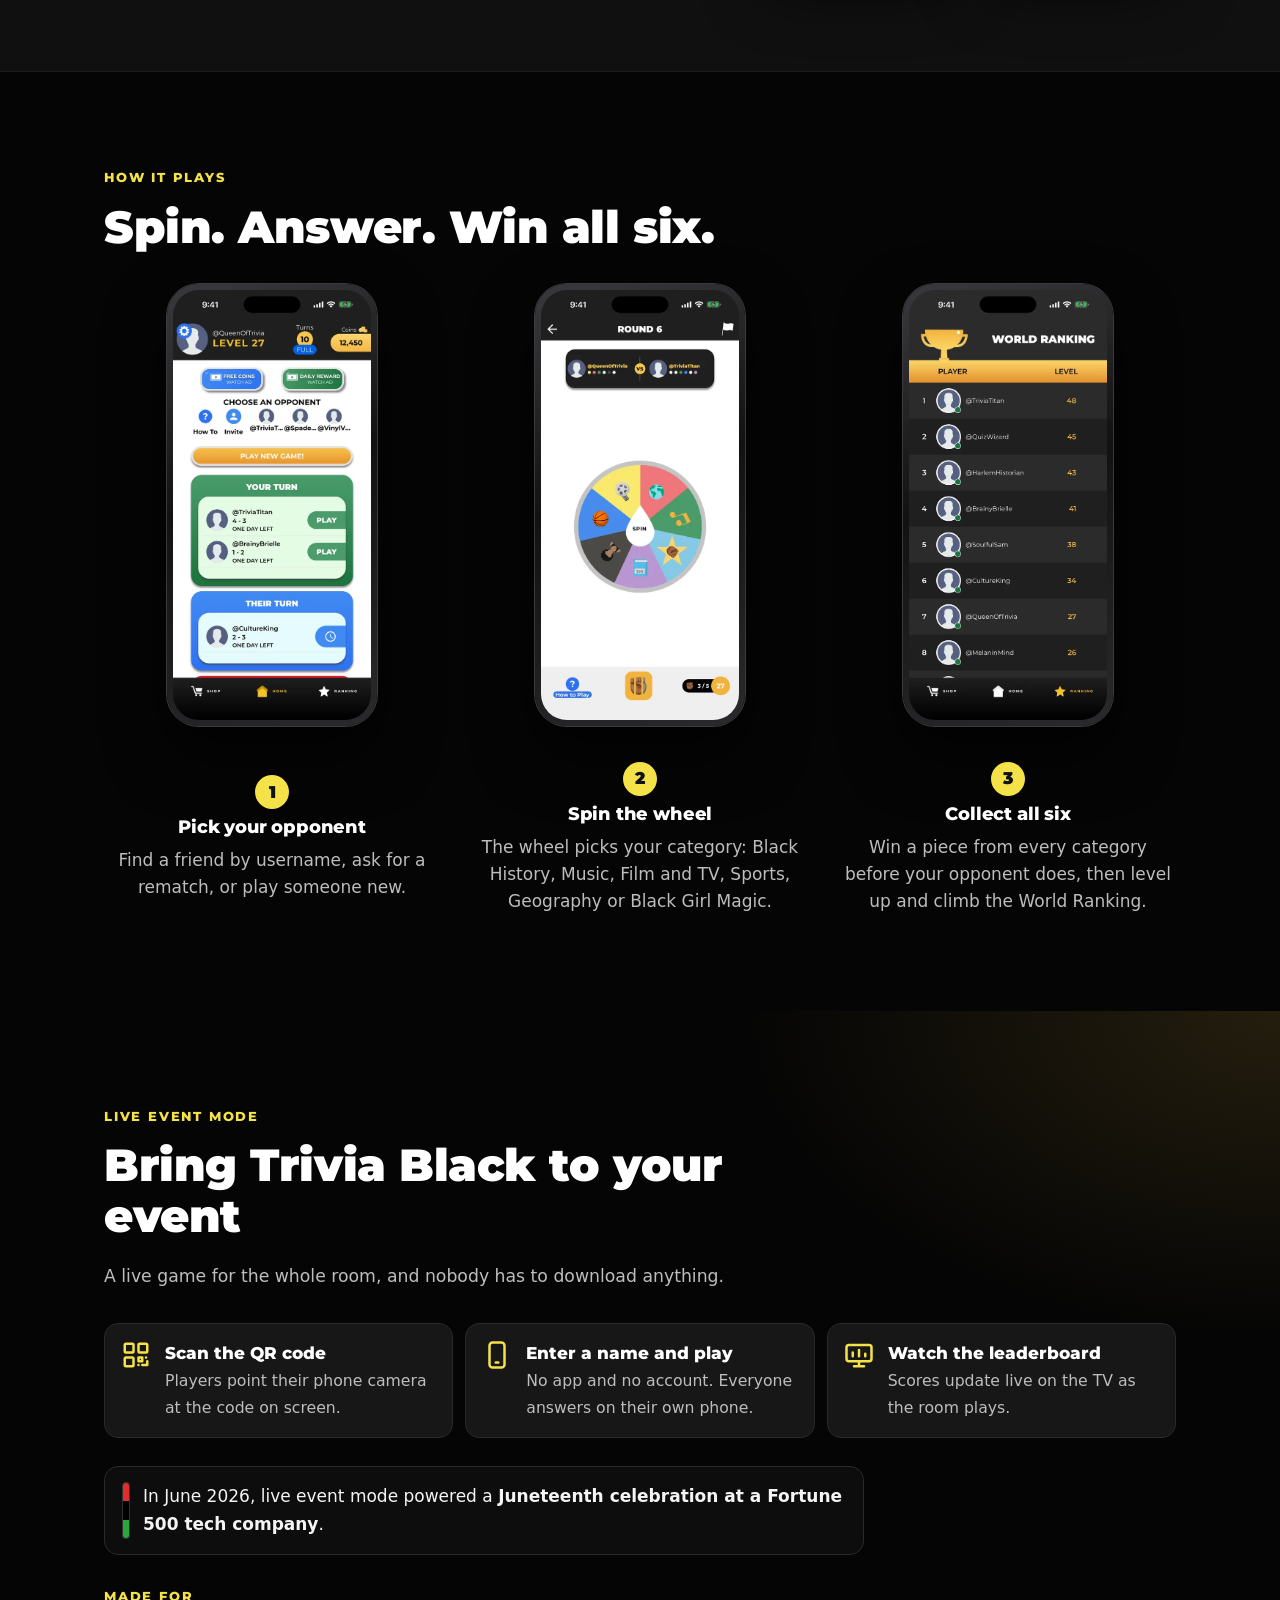
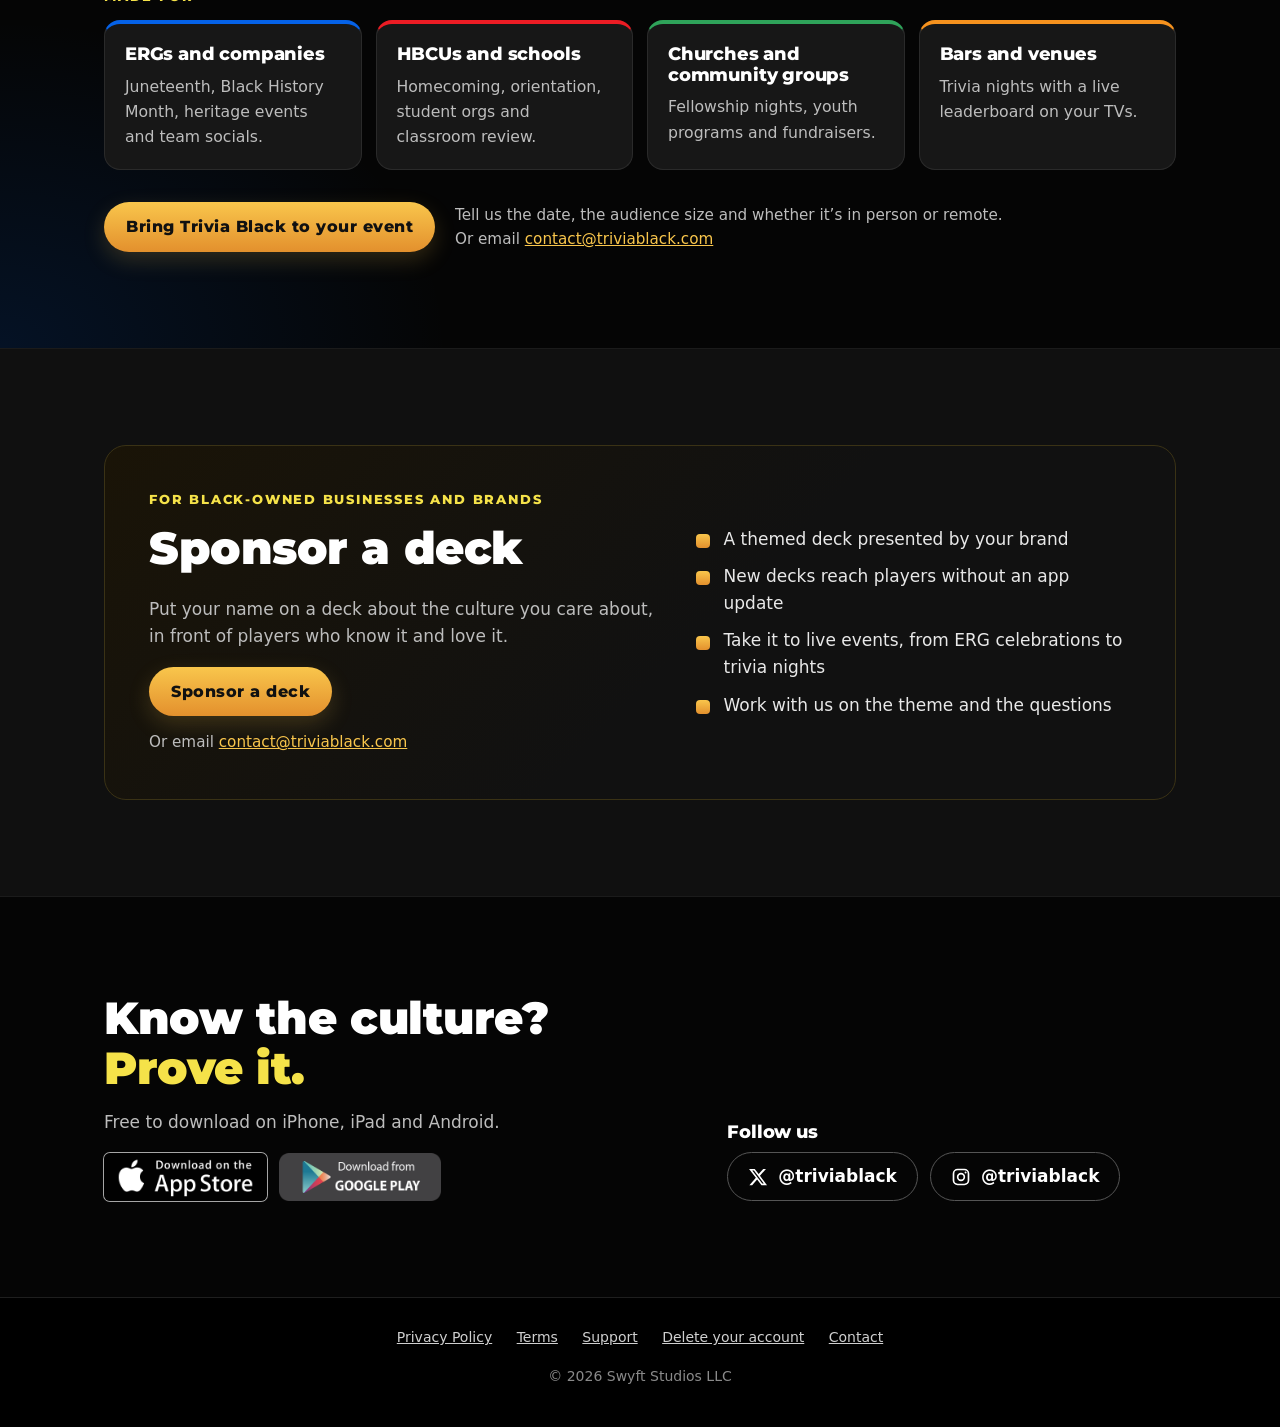
==== commit 84ad1d23: "Campaign pages: Black Tech Legends (/legends/) and partners lead form (/partners/) - legends/: consu" ====
--- a/index.html
+++ b/index.html
@@ -174,8 +174,8 @@
           <li class="audience a-orange"><h3>Bars and venues</h3><p>Trivia nights with a live leaderboard on your TVs.</p></li>
         </ul>
         <div class="cta-row">
-          <a class="btn-gold" href="mailto:contact@triviablack.com?subject=Event%20inquiry&amp;body=Hi%20Trivia%20Black%20team%2C%0A%0AWe%27d%20like%20to%20bring%20a%20live%20Trivia%20Black%20game%20to%20our%20event.%0A%0AEvent%20date%3A%20%0AAudience%20size%3A%20%0AIn%20person%20or%20remote%3A%20%0AOrganization%3A%20%0A">Plan your event</a>
-          <p class="muted">Tell us the date, the audience size and whether it&rsquo;s in person or remote.<br>Or email <a class="break" href="mailto:contact@triviablack.com">contact@triviablack.com</a></p>
+          <a class="btn-gold" href="partners/?interest=host-event#contact">Bring Trivia Black to your event</a>
+          <p class="muted">Tell us the date, the audience size and whether it&rsquo;s in person or remote.<br>Or email <a class="break" href="mailto:contact@triviablack.com?subject=Event%20inquiry&amp;body=Hi%20Trivia%20Black%20team%2C%0A%0AWe%27d%20like%20to%20bring%20a%20live%20Trivia%20Black%20game%20to%20our%20event.%0A%0AEvent%20date%3A%20%0AAudience%20size%3A%20%0AIn%20person%20or%20remote%3A%20%0AOrganization%3A%20%0A">contact@triviablack.com</a></p>
         </div>
       </div>
     </section>
@@ -187,7 +187,8 @@
             <p class="eyebrow">For Black-owned businesses and brands</p>
             <h2 id="sponsor-title">Sponsor a deck</h2>
             <p class="muted">Put your name on a deck about the culture you care about, in front of players who know it and love it.</p>
-            <a class="btn-gold" href="mailto:contact@triviablack.com?subject=Sponsorship&amp;body=Hi%20Trivia%20Black%20team%2C%0A%0AWe%27d%20like%20to%20talk%20about%20sponsoring%20a%20deck.%0A%0ABrand%3A%20%0AWebsite%3A%20%0ADeck%20idea%20or%20theme%3A%20%0ATiming%3A%20%0A">Talk sponsorship</a>
+            <a class="btn-gold" href="partners/?interest=sponsor-deck#contact">Sponsor a deck</a>
+            <p class="muted" style="margin:14px 0 0;font-size:.95rem">Or email <a class="break" href="mailto:contact@triviablack.com?subject=Sponsorship&amp;body=Hi%20Trivia%20Black%20team%2C%0A%0AWe%27d%20like%20to%20talk%20about%20sponsoring%20a%20deck.%0A%0ABrand%3A%20%0AWebsite%3A%20%0ADeck%20idea%20or%20theme%3A%20%0ATiming%3A%20%0A">contact@triviablack.com</a></p>
           </div>
           <ul>
             <li>A themed deck presented by your brand</li>
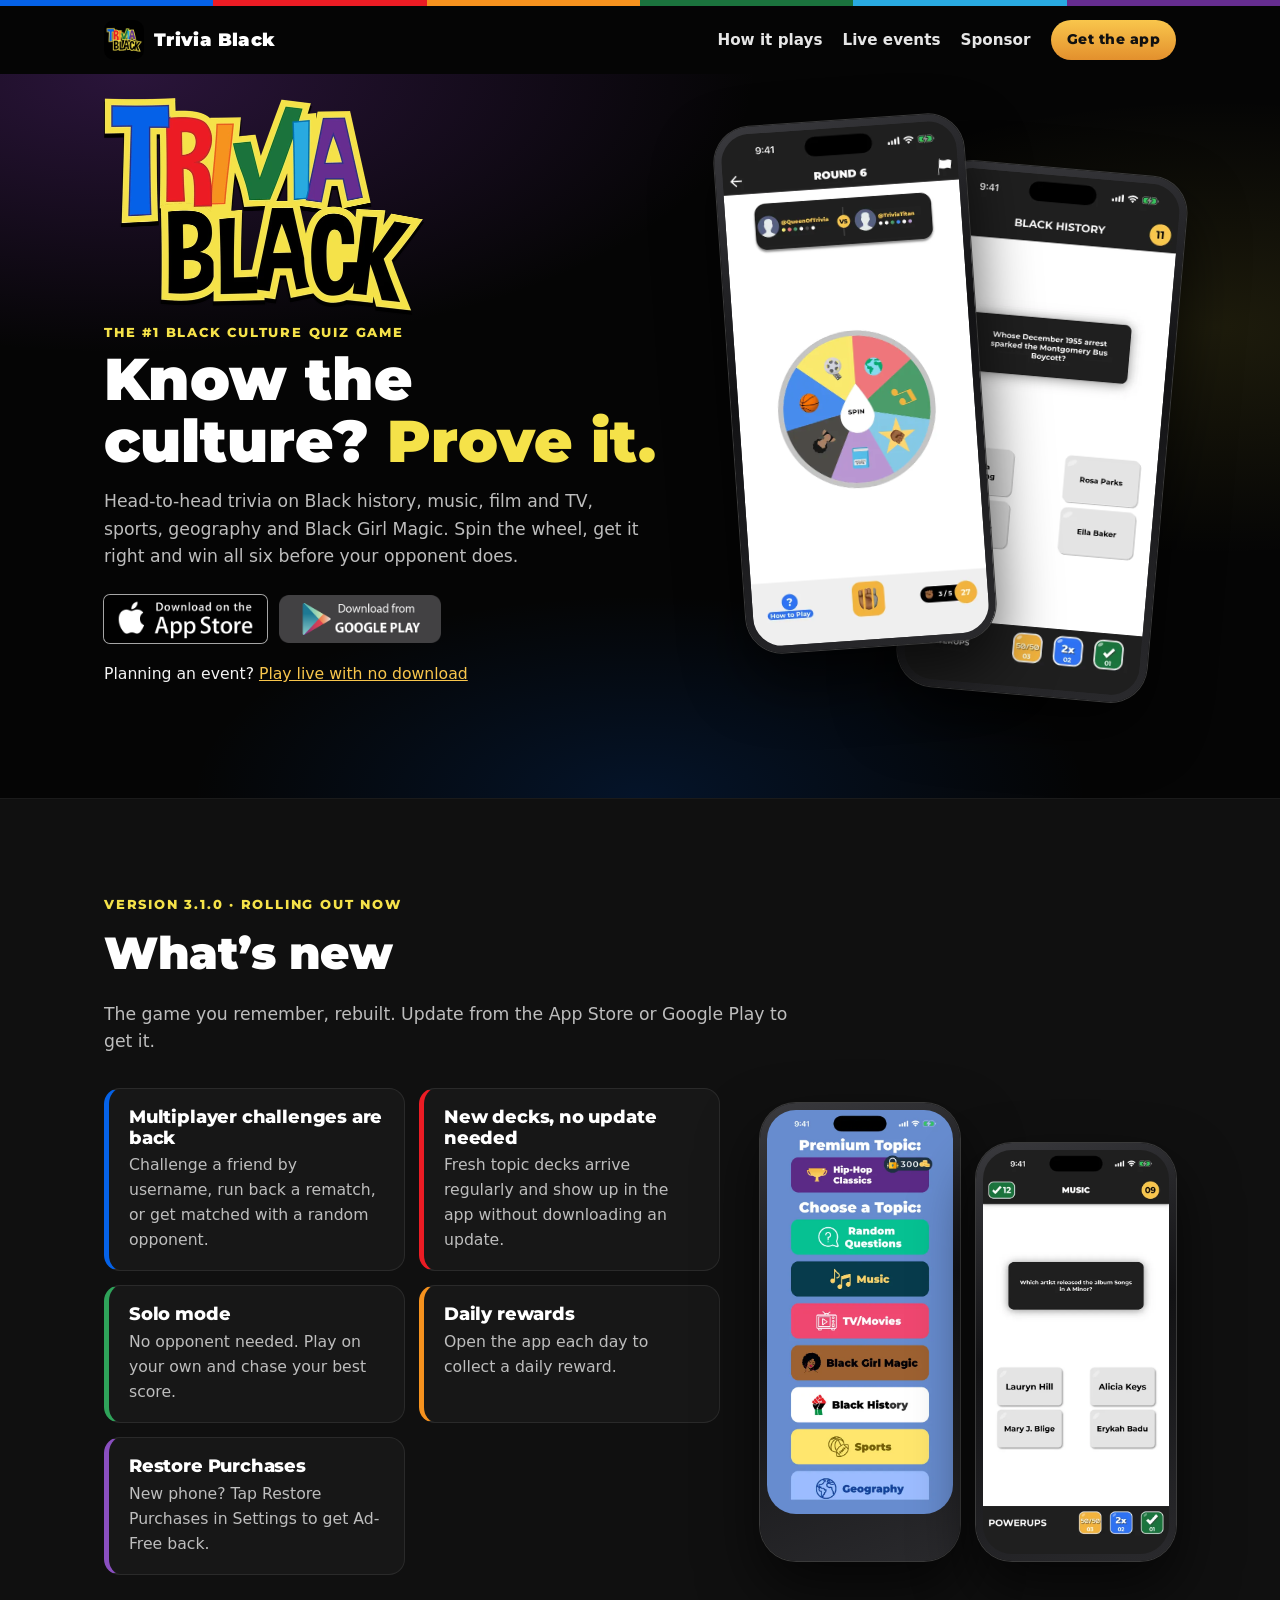
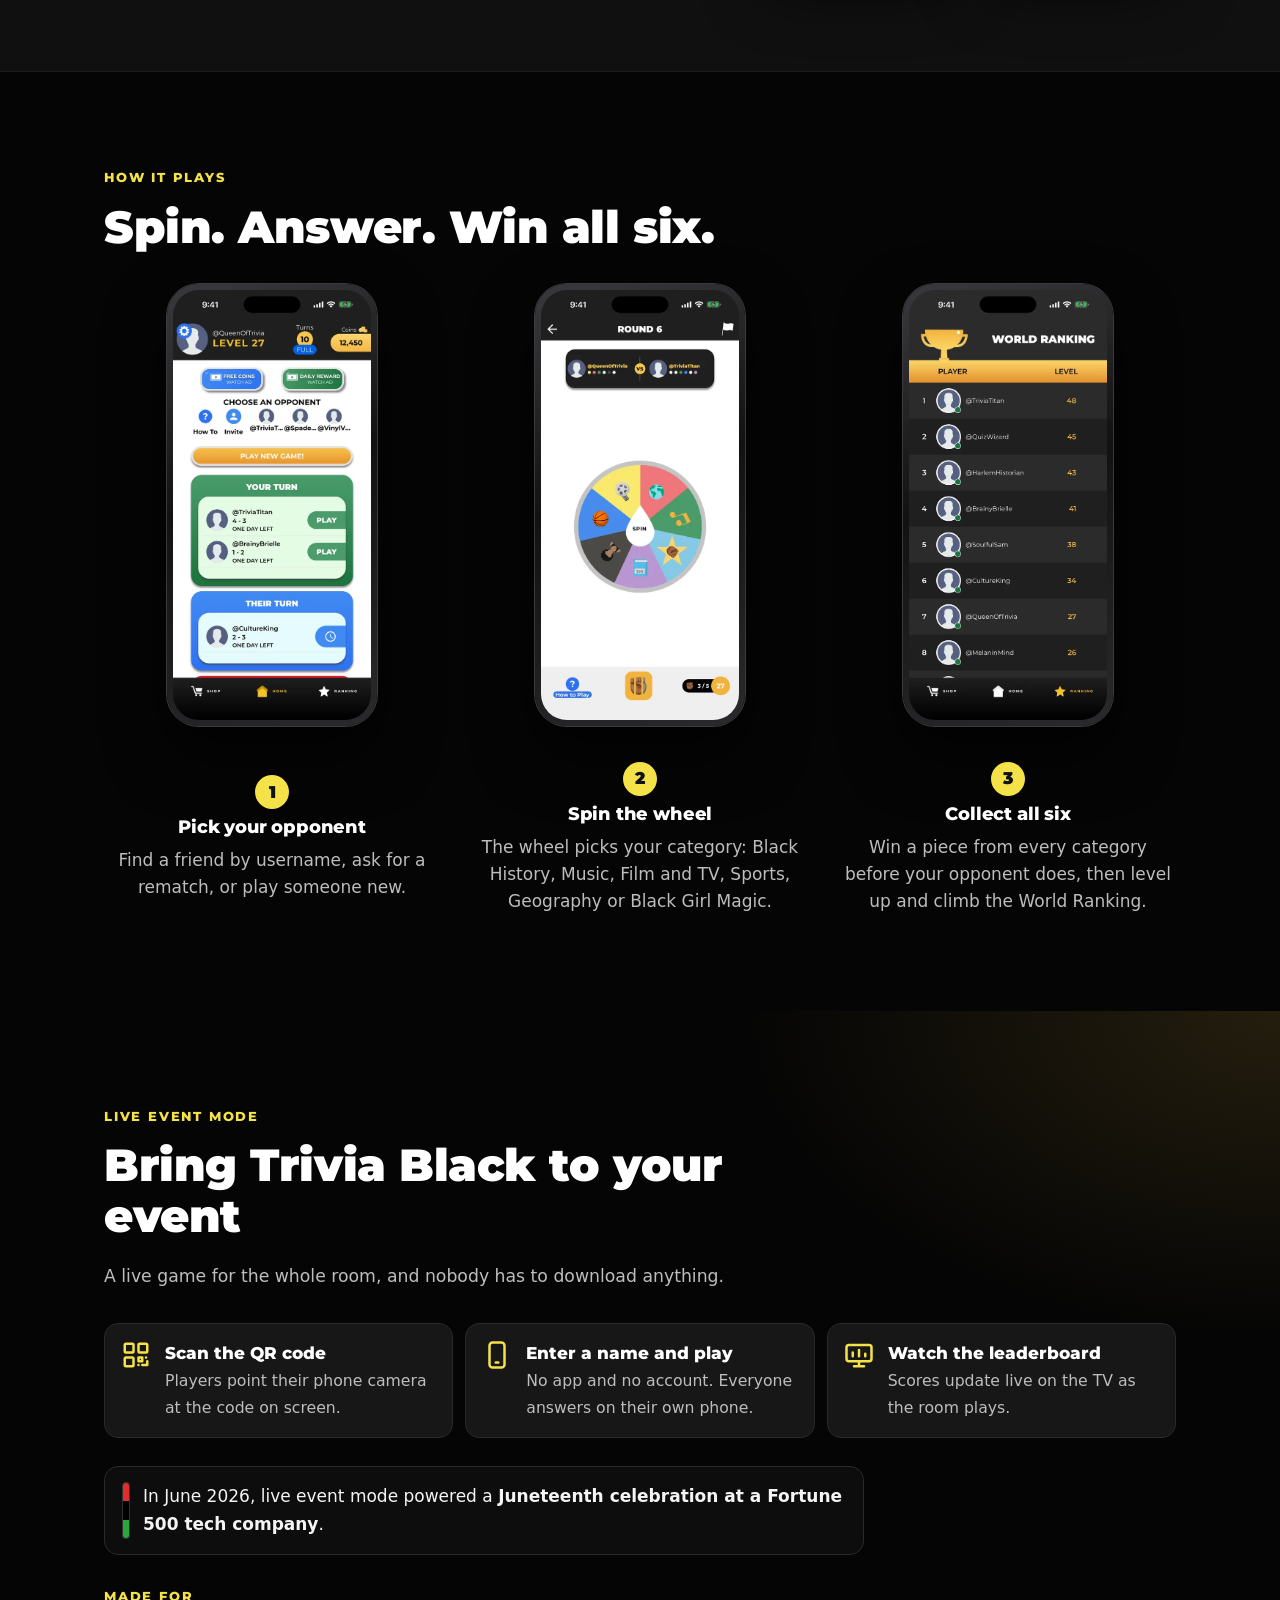
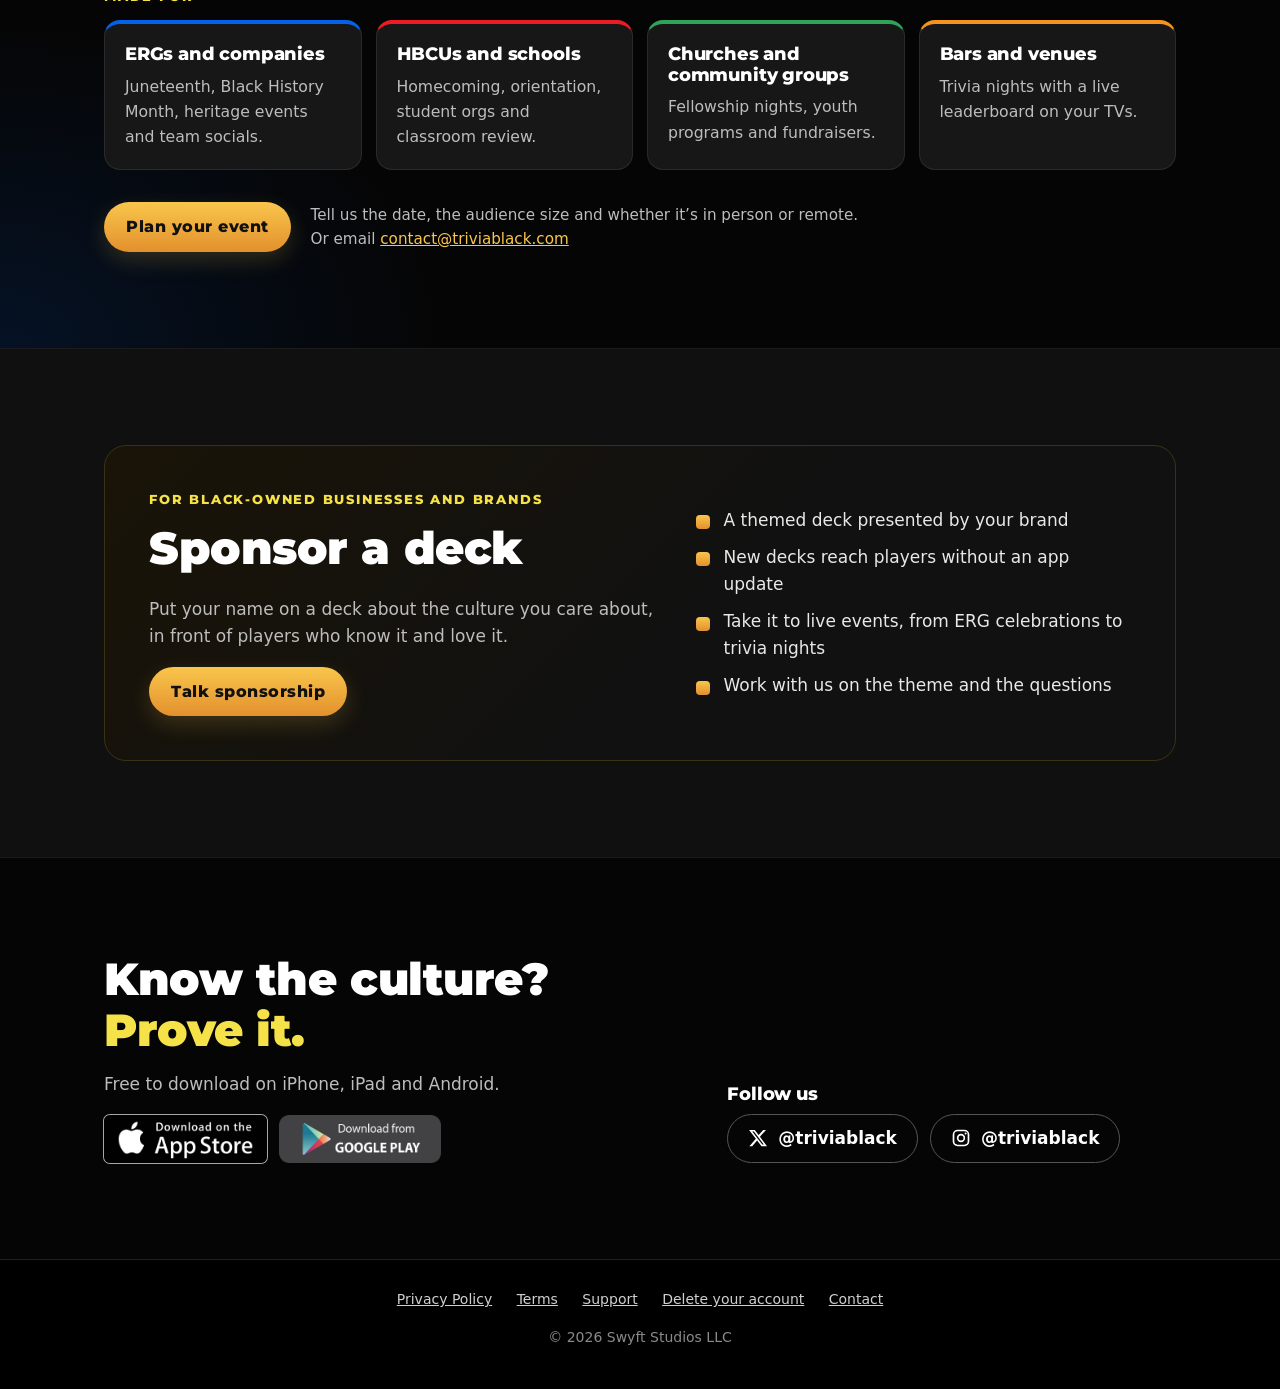
==== commit 5b1dc492: "Deep links: association files and the /g /u /d /i fallback page - .well-known/apple-app-site-associa" ====
--- a/index.html
+++ b/index.html
@@ -3,6 +3,9 @@
 <head>
   <meta charset="utf-8">
   <meta name="viewport" content="width=device-width, initial-scale=1">
+  <!-- Deep links: a host that answers unknown paths with this page (an SPA-style fallback) sends
+       /g/{id}, /u/{name}, /d/{topic}, /i/{code} to the fallback page's query form instead. -->
+  <script>(function (l) { var m = /^\/([gudi])\/([^\/?#]+)/i.exec(l.pathname); if (m) l.replace("/" + m[1].toLowerCase() + "/?id=" + m[2]); })(window.location);</script>
   <title>Trivia Black: The #1 Black culture quiz game</title>
   <meta name="description" content="Know the culture? Prove it. Head-to-head trivia on Black history, music, film and TV, sports, geography and Black Girl Magic. Free to download on iPhone and Android, plus live games for your event.">
   <link rel="canonical" href="https://www.triviablack.com/">
@@ -174,8 +177,8 @@
           <li class="audience a-orange"><h3>Bars and venues</h3><p>Trivia nights with a live leaderboard on your TVs.</p></li>
         </ul>
         <div class="cta-row">
-          <a class="btn-gold" href="partners/?interest=host-event#contact">Bring Trivia Black to your event</a>
-          <p class="muted">Tell us the date, the audience size and whether it&rsquo;s in person or remote.<br>Or email <a class="break" href="mailto:contact@triviablack.com?subject=Event%20inquiry&amp;body=Hi%20Trivia%20Black%20team%2C%0A%0AWe%27d%20like%20to%20bring%20a%20live%20Trivia%20Black%20game%20to%20our%20event.%0A%0AEvent%20date%3A%20%0AAudience%20size%3A%20%0AIn%20person%20or%20remote%3A%20%0AOrganization%3A%20%0A">contact@triviablack.com</a></p>
+          <a class="btn-gold" href="mailto:contact@triviablack.com?subject=Event%20inquiry&amp;body=Hi%20Trivia%20Black%20team%2C%0A%0AWe%27d%20like%20to%20bring%20a%20live%20Trivia%20Black%20game%20to%20our%20event.%0A%0AEvent%20date%3A%20%0AAudience%20size%3A%20%0AIn%20person%20or%20remote%3A%20%0AOrganization%3A%20%0A">Plan your event</a>
+          <p class="muted">Tell us the date, the audience size and whether it&rsquo;s in person or remote.<br>Or email <a class="break" href="mailto:contact@triviablack.com">contact@triviablack.com</a></p>
         </div>
       </div>
     </section>
@@ -187,8 +190,7 @@
             <p class="eyebrow">For Black-owned businesses and brands</p>
             <h2 id="sponsor-title">Sponsor a deck</h2>
             <p class="muted">Put your name on a deck about the culture you care about, in front of players who know it and love it.</p>
-            <a class="btn-gold" href="partners/?interest=sponsor-deck#contact">Sponsor a deck</a>
-            <p class="muted" style="margin:14px 0 0;font-size:.95rem">Or email <a class="break" href="mailto:contact@triviablack.com?subject=Sponsorship&amp;body=Hi%20Trivia%20Black%20team%2C%0A%0AWe%27d%20like%20to%20talk%20about%20sponsoring%20a%20deck.%0A%0ABrand%3A%20%0AWebsite%3A%20%0ADeck%20idea%20or%20theme%3A%20%0ATiming%3A%20%0A">contact@triviablack.com</a></p>
+            <a class="btn-gold" href="mailto:contact@triviablack.com?subject=Sponsorship&amp;body=Hi%20Trivia%20Black%20team%2C%0A%0AWe%27d%20like%20to%20talk%20about%20sponsoring%20a%20deck.%0A%0ABrand%3A%20%0AWebsite%3A%20%0ADeck%20idea%20or%20theme%3A%20%0ATiming%3A%20%0A">Talk sponsorship</a>
           </div>
           <ul>
             <li>A themed deck presented by your brand</li>
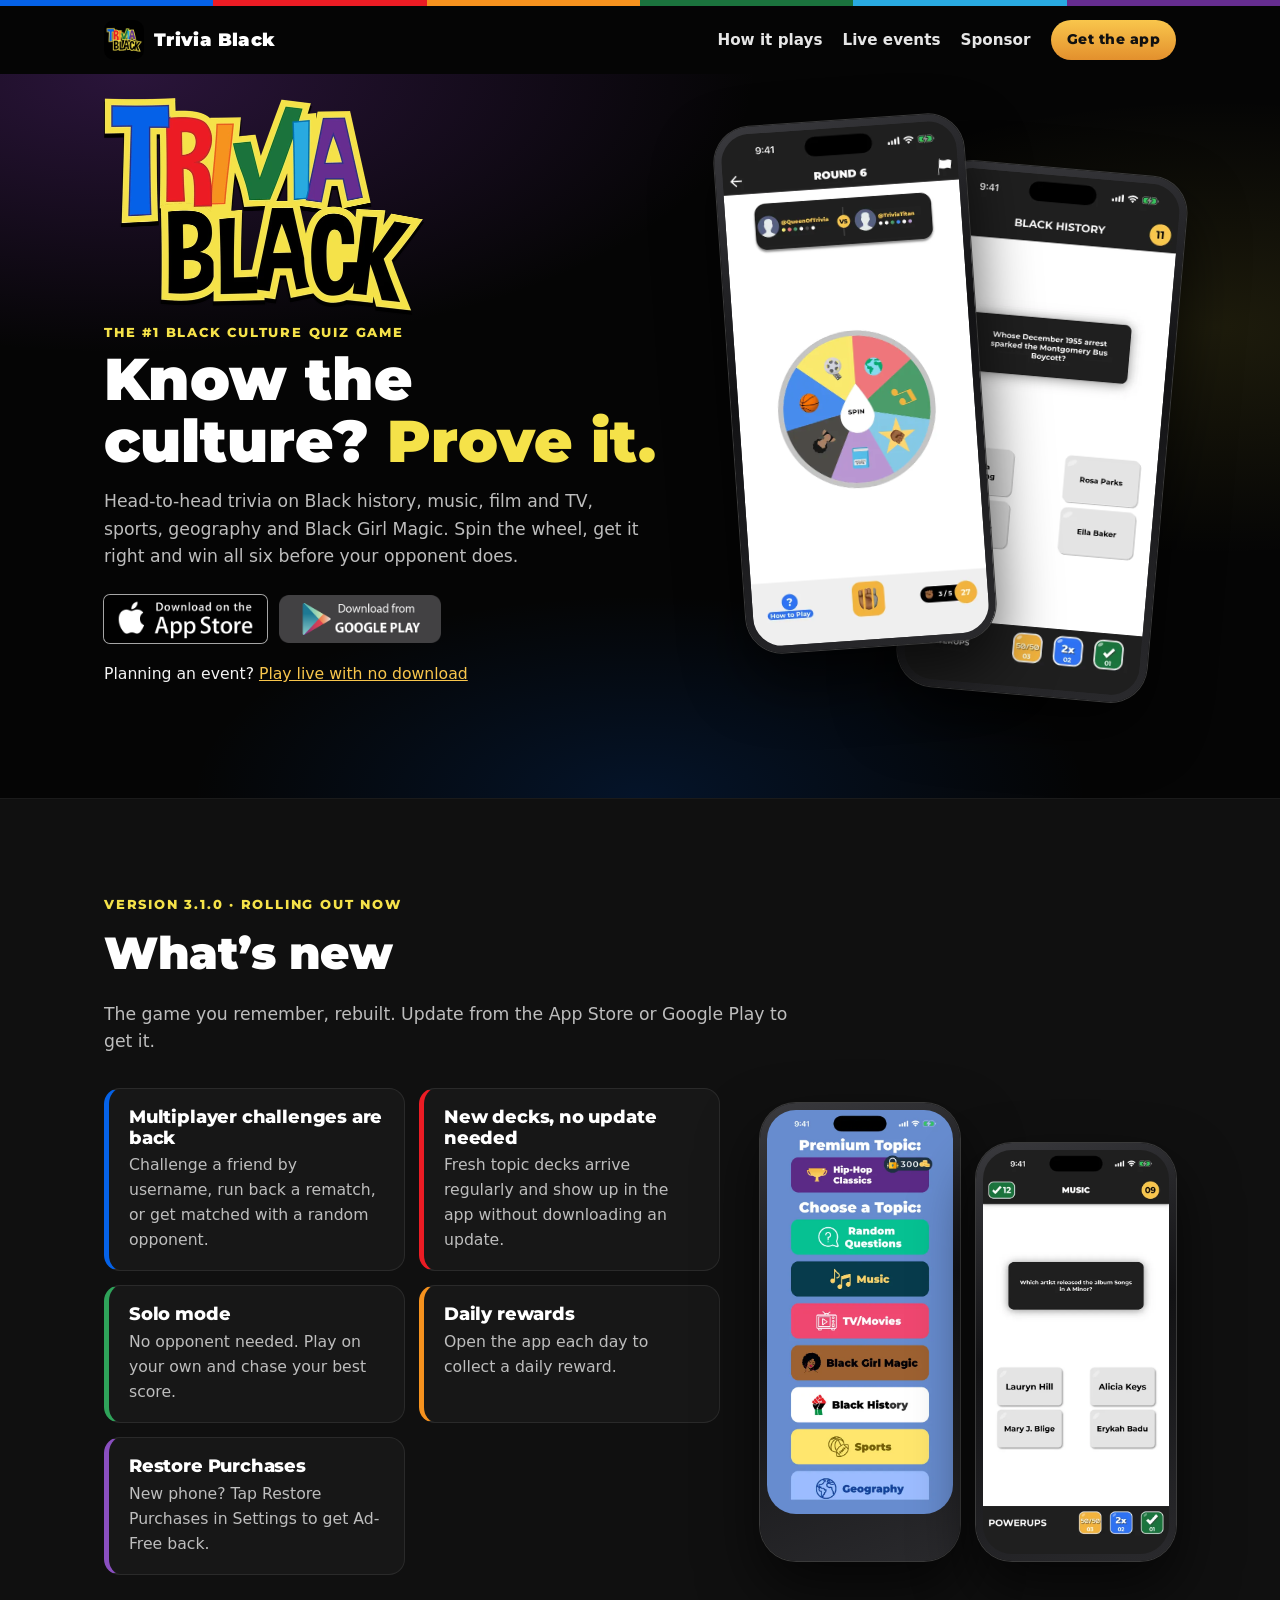
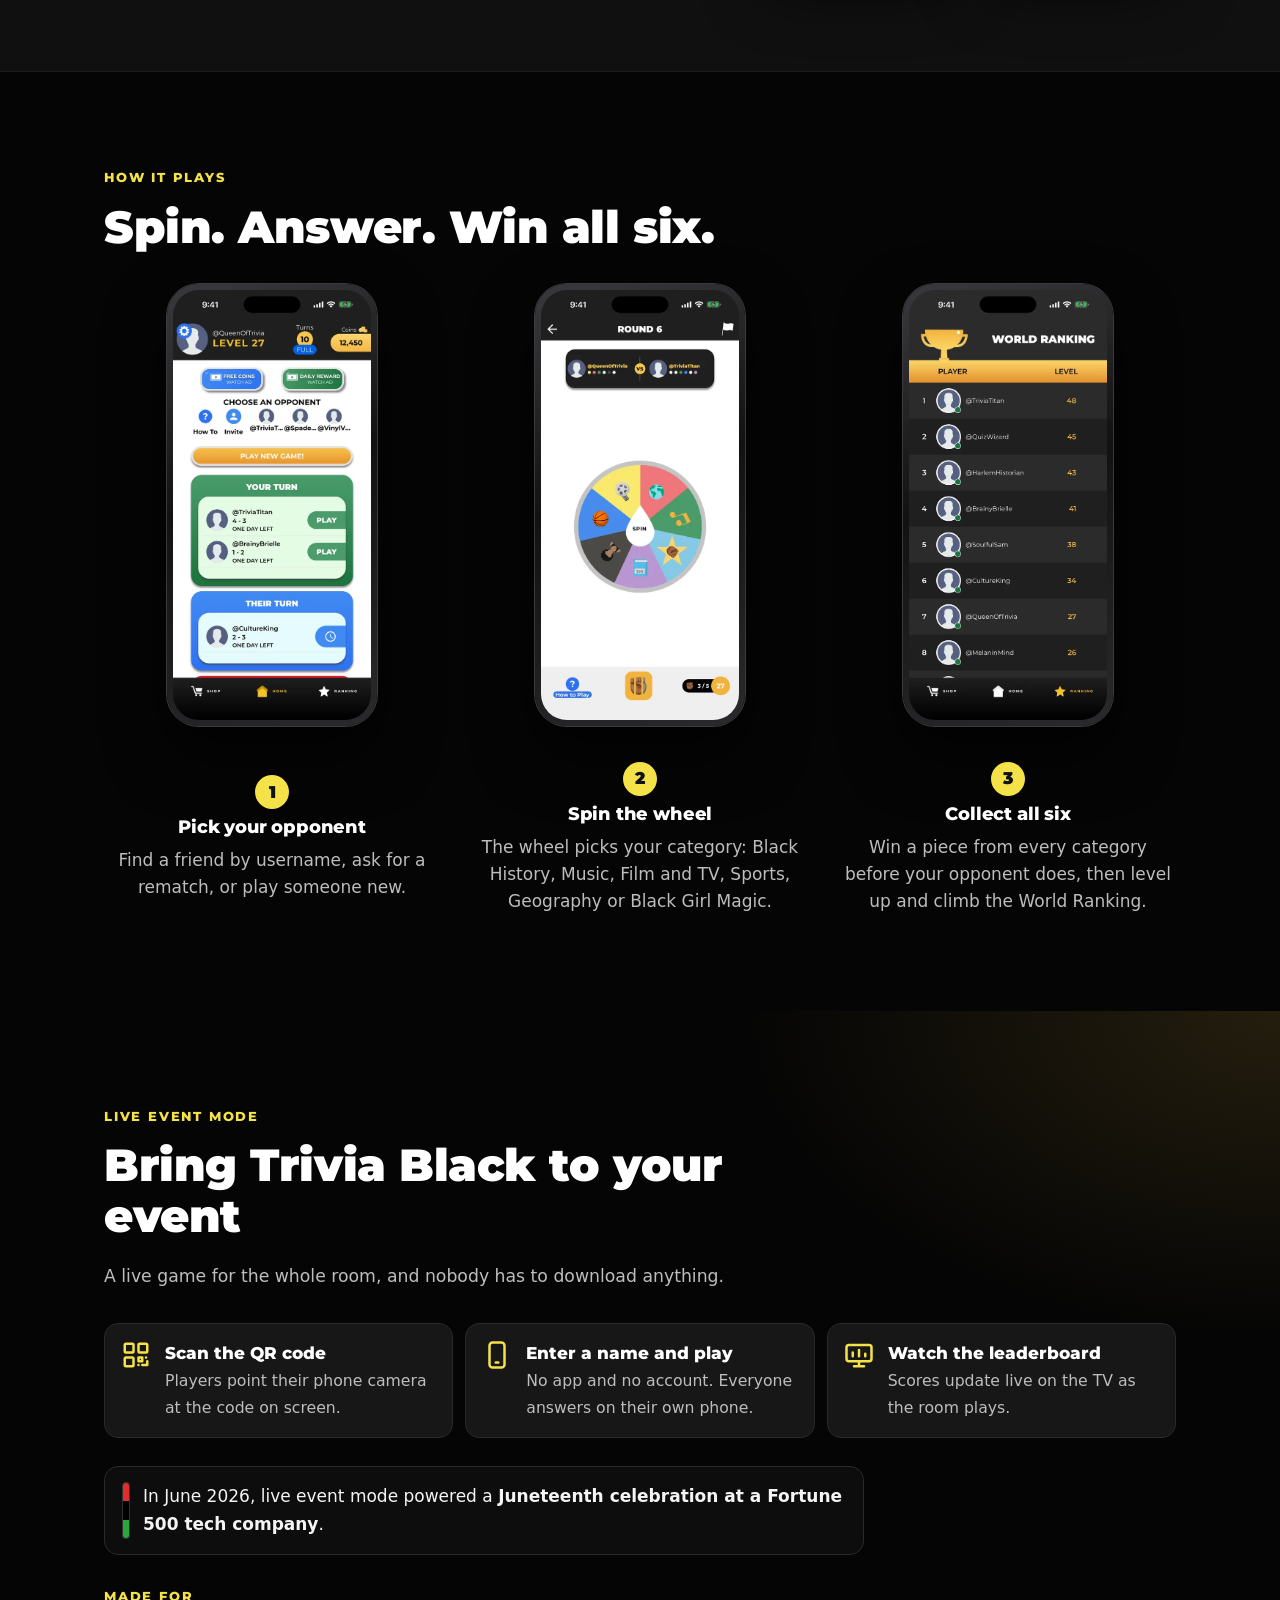
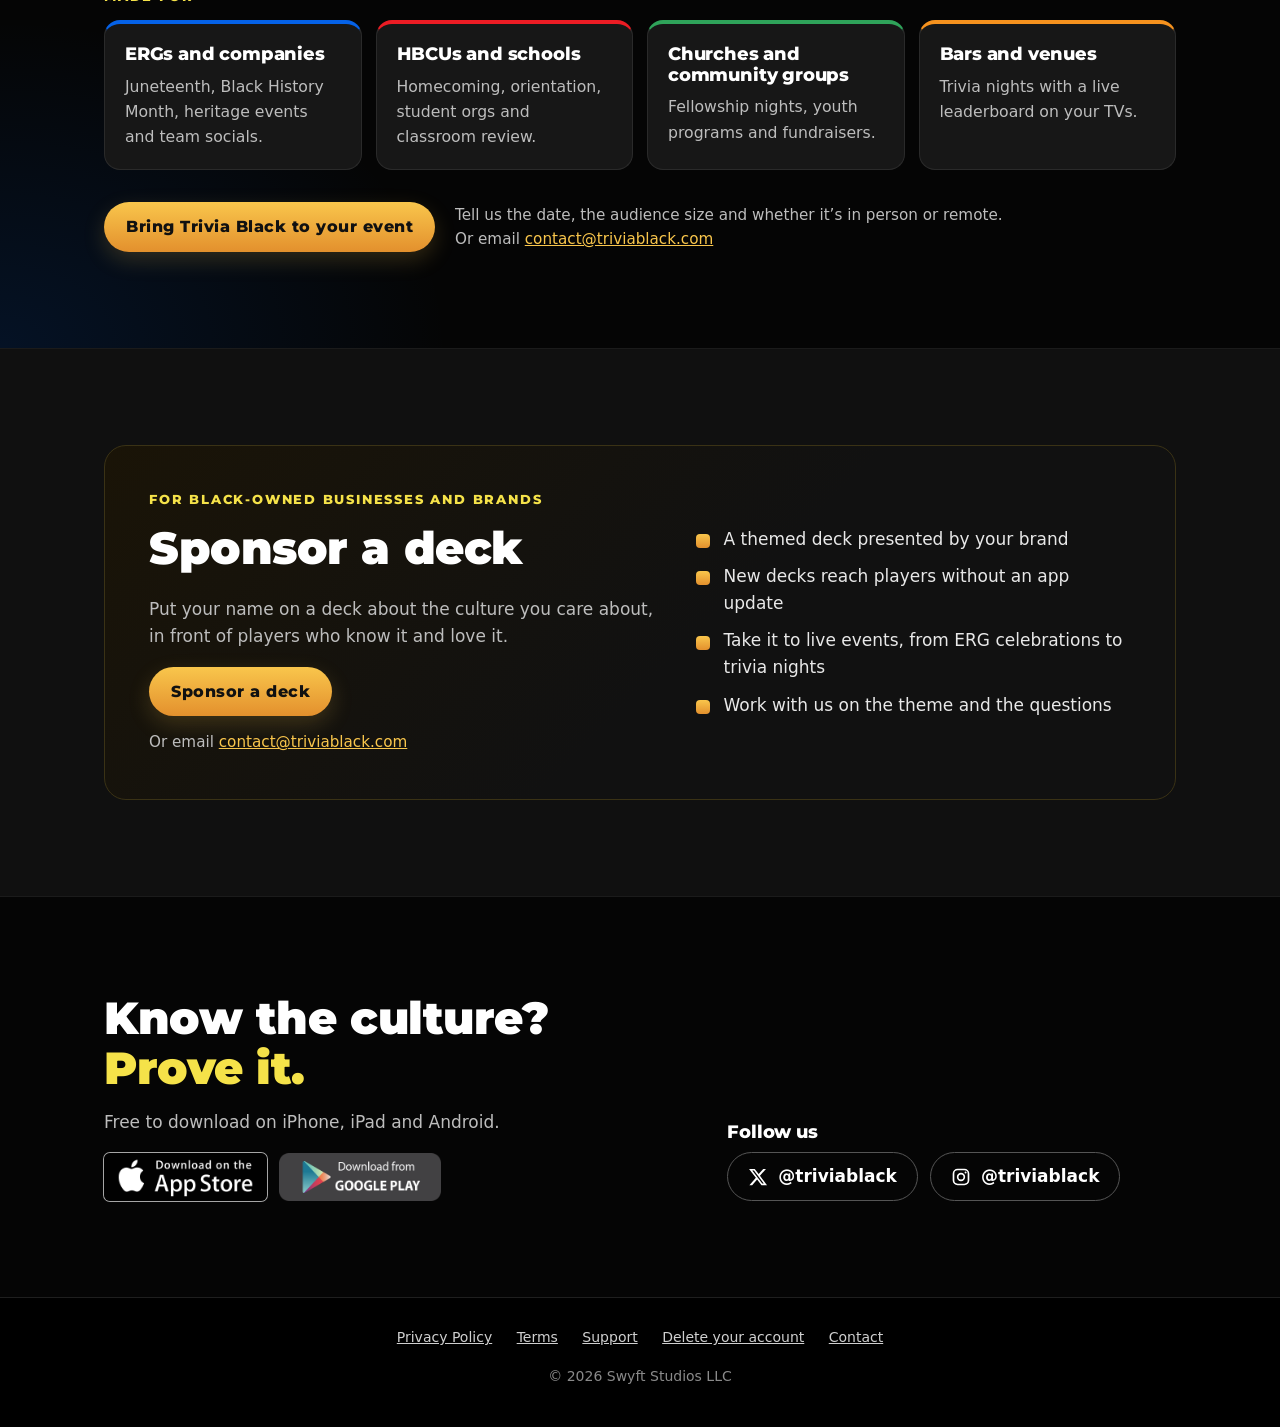
==== commit 7d7bfb40: "Add Microsoft Clarity to every page, GA4 to the pages that lacked it; privacy policy covers website " ====
--- a/index.html
+++ b/index.html
@@ -3,9 +3,6 @@
 <head>
   <meta charset="utf-8">
   <meta name="viewport" content="width=device-width, initial-scale=1">
-  <!-- Deep links: a host that answers unknown paths with this page (an SPA-style fallback) sends
-       /g/{id}, /u/{name}, /d/{topic}, /i/{code} to the fallback page's query form instead. -->
-  <script>(function (l) { var m = /^\/([gudi])\/([^\/?#]+)/i.exec(l.pathname); if (m) l.replace("/" + m[1].toLowerCase() + "/?id=" + m[2]); })(window.location);</script>
   <title>Trivia Black: The #1 Black culture quiz game</title>
   <meta name="description" content="Know the culture? Prove it. Head-to-head trivia on Black history, music, film and TV, sports, geography and Black Girl Magic. Free to download on iPhone and Android, plus live games for your event.">
   <link rel="canonical" href="https://www.triviablack.com/">
@@ -177,8 +174,8 @@
           <li class="audience a-orange"><h3>Bars and venues</h3><p>Trivia nights with a live leaderboard on your TVs.</p></li>
         </ul>
         <div class="cta-row">
-          <a class="btn-gold" href="mailto:contact@triviablack.com?subject=Event%20inquiry&amp;body=Hi%20Trivia%20Black%20team%2C%0A%0AWe%27d%20like%20to%20bring%20a%20live%20Trivia%20Black%20game%20to%20our%20event.%0A%0AEvent%20date%3A%20%0AAudience%20size%3A%20%0AIn%20person%20or%20remote%3A%20%0AOrganization%3A%20%0A">Plan your event</a>
-          <p class="muted">Tell us the date, the audience size and whether it&rsquo;s in person or remote.<br>Or email <a class="break" href="mailto:contact@triviablack.com">contact@triviablack.com</a></p>
+          <a class="btn-gold" href="partners/?interest=host-event#contact">Bring Trivia Black to your event</a>
+          <p class="muted">Tell us the date, the audience size and whether it&rsquo;s in person or remote.<br>Or email <a class="break" href="mailto:contact@triviablack.com?subject=Event%20inquiry&amp;body=Hi%20Trivia%20Black%20team%2C%0A%0AWe%27d%20like%20to%20bring%20a%20live%20Trivia%20Black%20game%20to%20our%20event.%0A%0AEvent%20date%3A%20%0AAudience%20size%3A%20%0AIn%20person%20or%20remote%3A%20%0AOrganization%3A%20%0A">contact@triviablack.com</a></p>
         </div>
       </div>
     </section>
@@ -190,7 +187,8 @@
             <p class="eyebrow">For Black-owned businesses and brands</p>
             <h2 id="sponsor-title">Sponsor a deck</h2>
             <p class="muted">Put your name on a deck about the culture you care about, in front of players who know it and love it.</p>
-            <a class="btn-gold" href="mailto:contact@triviablack.com?subject=Sponsorship&amp;body=Hi%20Trivia%20Black%20team%2C%0A%0AWe%27d%20like%20to%20talk%20about%20sponsoring%20a%20deck.%0A%0ABrand%3A%20%0AWebsite%3A%20%0ADeck%20idea%20or%20theme%3A%20%0ATiming%3A%20%0A">Talk sponsorship</a>
+            <a class="btn-gold" href="partners/?interest=sponsor-deck#contact">Sponsor a deck</a>
+            <p class="muted" style="margin:14px 0 0;font-size:.95rem">Or email <a class="break" href="mailto:contact@triviablack.com?subject=Sponsorship&amp;body=Hi%20Trivia%20Black%20team%2C%0A%0AWe%27d%20like%20to%20talk%20about%20sponsoring%20a%20deck.%0A%0ABrand%3A%20%0AWebsite%3A%20%0ADeck%20idea%20or%20theme%3A%20%0ATiming%3A%20%0A">contact@triviablack.com</a></p>
           </div>
           <ul>
             <li>A themed deck presented by your brand</li>
@@ -240,5 +238,14 @@
     gtag('js', new Date());
     gtag('config', 'G-90Z887JE4H');
   </script>
+
+  <!-- Microsoft Clarity: "Trivia Black Site" project (heatmaps + session replays; typed text is masked) -->
+  <script>
+    (function (c, l, a, r, i, t, y) {
+      c[a] = c[a] || function () { (c[a].q = c[a].q || []).push(arguments); };
+      t = l.createElement(r); t.async = 1; t.src = "https://www.clarity.ms/tag/" + i;
+      y = l.getElementsByTagName(r)[0]; y.parentNode.insertBefore(t, y);
+    })(window, document, "clarity", "script", "yziiglsvoy");
+  </script>
 </body>
 </html>
